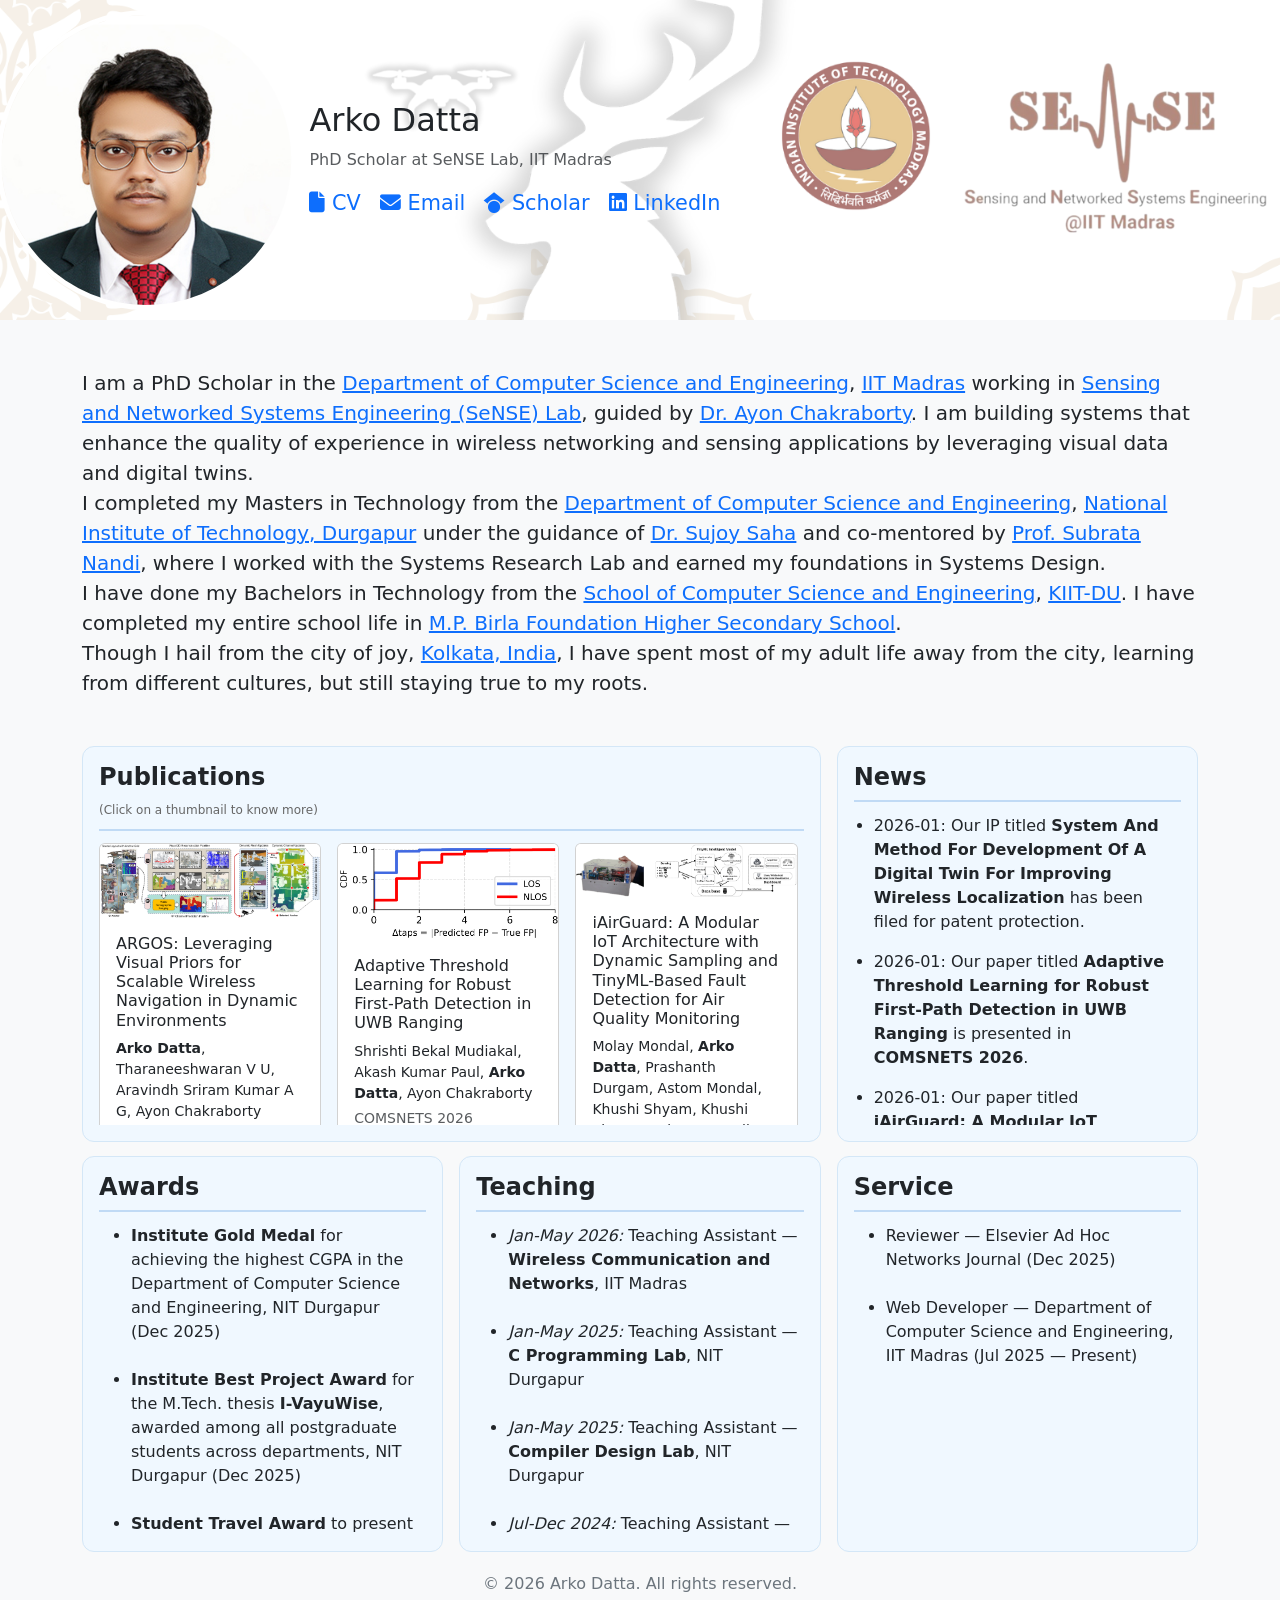
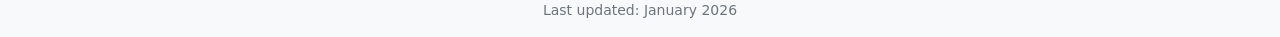
==== index.html @ 5bb465ff "First Commit" ====
<!DOCTYPE html>
<html lang="en">
<head>
  <meta charset="UTF-8" />
  <title>Arko Datta</title>
  <meta name="viewport" content="width=device-width, initial-scale=1" />

  <!-- Bootstrap 5.3 -->
  <link href="https://cdn.jsdelivr.net/npm/bootstrap@5.3.2/dist/css/bootstrap.min.css" rel="stylesheet">

  <!-- Font Awesome -->
  <link href="https://cdnjs.cloudflare.com/ajax/libs/font-awesome/6.5.1/css/all.min.css" rel="stylesheet">

  <link rel="stylesheet" href="styles.css">
</head>

<body>
  <!-- Navbar -->
  <nav class="navbar d-none navbar-expand-lg navbar-light bg-light fixed-top">
    <div class="container-fluid">
      <div class="collapse navbar-collapse" id="navbarNav">
        <ul class="navbar-nav" id="nav-items"></ul>
      </div>
    </div>
  </nav>

  <!-- Mobile bottom hamburger -->
  <button class="btn btn-primary d-lg-none d-none mobile-menu-btn"
          data-bs-toggle="collapse"
          data-bs-target="#navbarNav">
    <i class="fa-solid fa-bars"></i>
  </button>

  <!-- Dynamic page content -->
  <main id="content"></main>

  <!-- Footer -->
  <footer class="footer mt-auto py-3 bg-light">
    <div class="container text-center">
      <p class="text-muted mb-1">
        © 2026 Arko Datta. All rights reserved.
      </p>
      <p class="text-muted small mb-0">
        Last updated: January 2026
      </p>
    </div>
  </footer>

  <!-- Bootstrap JS -->
  <script src="https://cdn.jsdelivr.net/npm/bootstrap@5.3.2/dist/js/bootstrap.bundle.min.js"></script>
  <script src="scripts.js"></script>
</body>
</html>
---- styles.css ----
body {
    padding-top: 0px;
    scroll-behavior: smooth;
    background: #f8f9fa;
  }
  
  /* ================= BANNER ================= */
  
  .banner {
    width: 100%;
    height: auto;
    display: block;
  }
  
  .banner-wrapper {
    position: relative;
    width: 100%;
    overflow: hidden;
  }
  
  .banner-overlay {
    position: absolute;
    inset: 0;
    background: rgba(255, 255, 255, 0.4);
    z-index: 1;
  }
  
  .banner-content {
    position: absolute;
    inset: 0;
    display: flex;
    align-items: center;
    z-index: 2;
    transform: translateX(3%);
  }
  
  .profile-pic-banner {
    max-height: 85%;
    height: 300px;
    width: 300px;
    aspect-ratio: 1 / 1;
    border-radius: 50%;
    object-fit: cover;
    border: 5px solid white;
    transform: translateX(-40%);
  }
  
  /* ================= CONTENT LAYOUT ================= */
  
  .content {
    height: 90vh;
    display: flex;
    flex-direction: column;
    gap: 30px;
    padding-bottom: 20px;
  }
  
  /* Each row takes equal height minus gap */
  .content-row {
    flex: 1;
    min-height: 0;
  }
  
  /* Make sure columns stretch to full height */
  .content-row > [class*="col-"] {
    height: 100%;
  }
  
  /* ================= SECTION CARD ================= */
  
  .section-card {
    background: aliceblue;
    border: 1px solid #d4e7f7;
    border-radius: 12px;
    padding: 16px;
    height: 100%;
    display: flex;
    flex-direction: column;
  }
  
  /* Header NEVER scrolls */
  .section-header {
    flex-shrink: 0;
    margin: 0 0 12px 0;
    padding-bottom: 8px;
    border-bottom: 2px solid #c0daf5;
    font-weight: 600;
  }
  
  .section-header small {
    font-size: 0.75rem;
    font-weight: normal;
    color: #666;
  }
  
  /* Body DOES scroll */
  .section-body {
    flex: 1;
    overflow-y: auto;
    overflow-x: hidden;
    padding-right: 6px;
    min-height: 0;
  }
  
  /* Custom scrollbar for content areas */
  .section-body::-webkit-scrollbar {
    width: 6px;
  }
  
  .section-body::-webkit-scrollbar-track {
    background: #e8f4fc;
    border-radius: 3px;
  }
  
  .section-body::-webkit-scrollbar-thumb {
    background: #a8d0ec;
    border-radius: 3px;
  }
  
  .section-body::-webkit-scrollbar-thumb:hover {
    background: #8fc4e8;
  }
  
  /* ================= PUBLICATIONS ================= */
  
  .pub-card {
    margin-bottom: 20px;
  }
  
  .pub-card:last-child {
    margin-bottom: 0;
  }
  
  .pub-card img {
    cursor: pointer;
    max-width: 100%;
    height: auto;
    display: block;
  }
  
  /* ================= NEWS ================= */
  
  .news-box {
    background: transparent;
    padding-left: 4px;
  }
  
  #news-content,
  #news-content-mobile {
    margin: 0;
    padding-left: 20px;
  }
  
  #news-content li,
  #news-content-mobile li {
    margin-bottom: 16px;
  }
  
  #news-content li:last-child,
  #news-content-mobile li:last-child {
    margin-bottom: 0;
  }
  
  /* ================= AWARDS, TEACHING, SERVICE ================= */
  
  #awards-content p,
  #teaching-content p,
  #service-content p {
    margin-bottom: 50px;
  }
  
  #awards-content p:last-child,
  #teaching-content p:last-child,
  #service-content p:last-child {
    margin-bottom: 0;
  }
  
  /* ================= MOBILE ================= */
  
  .profile-pic {
    width: 160px;
    height: 160px;
    border-radius: 50%;
    object-fit: cover;
    border: 5px solid white;
  }
  
  .social-icons a {
    font-size: 1.3rem;
    margin-right: 14px;
    text-decoration: none;
  }
  
  /* Mobile responsiveness */
  @media (max-width: 767px) {
    .content {
      height: auto;
      padding-bottom: 0;
    }
    
    .content-row {
      height: auto;
      flex: none;
    }
    
    .content-row > [class*="col-"] {
      height: auto;
    }
    
    .section-card {
      margin-bottom: 16px;
      height: auto;
    }
    
    .section-body {
      overflow-y: visible;
      max-height: none;
    }
  }
/* ================= FOOTER ================= */

.footer {
    background: #e8f4fc;
    margin-top: 50px;
  }
  
  .footer p {
    margin: 0;
  }
  
  .footer .text-muted {
    color: #6c757d !important;
  }
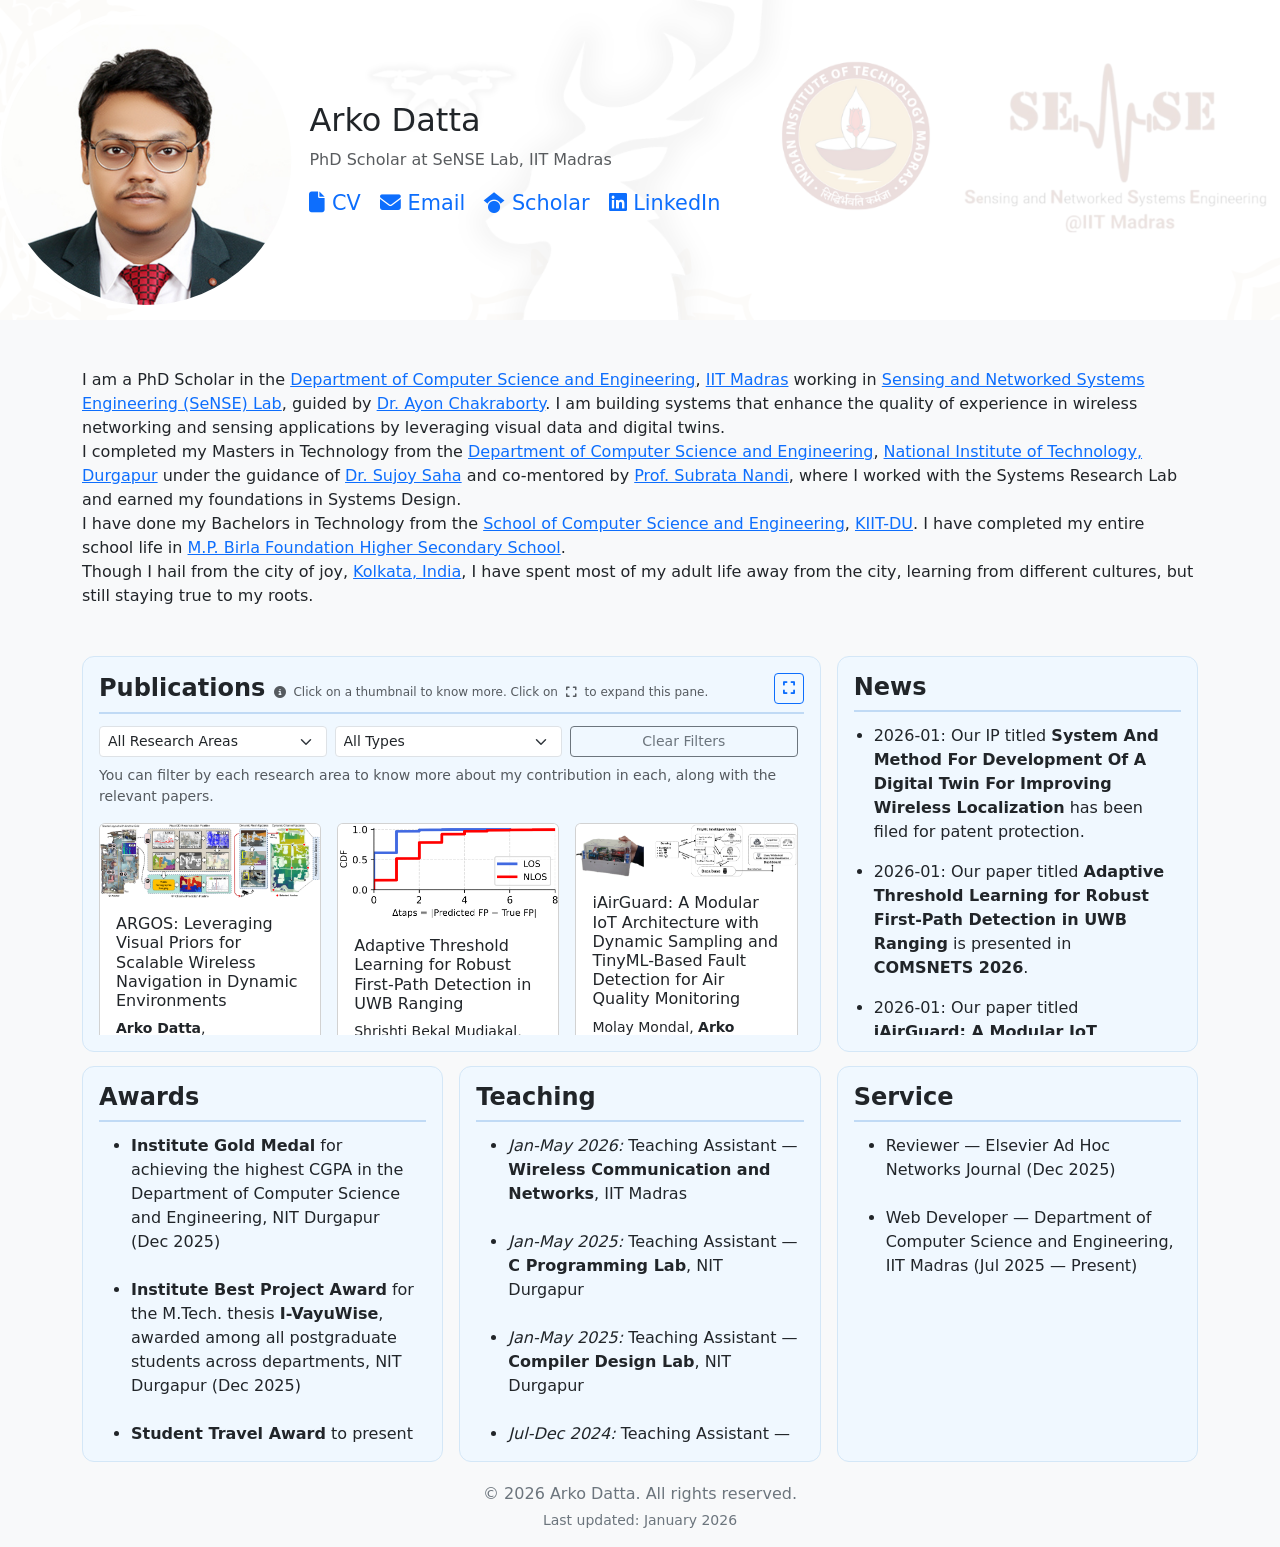
==== commit d6c298a3: "added video player support and favicon" ====
--- a/index.html
+++ b/index.html
@@ -1,9 +1,16 @@
 <!DOCTYPE html>
 <html lang="en">
+
 <head>
   <meta charset="UTF-8" />
   <title>Arko Datta</title>
   <meta name="viewport" content="width=device-width, initial-scale=1" />
+  <!-- Favicons -->
+  <link rel="icon" type="image/x-icon" href="assets/favicon/favicon.ico">
+  <link rel="icon" type="image/png" sizes="16x16" href="assets/favicon/favicon-16x16.png">
+  <link rel="icon" type="image/png" sizes="32x32" href="assets/favicon/favicon-32x32.png">
+  <link rel="apple-touch-icon" sizes="180x180" href="assets/favicon/apple-touch-icon.png">
+  <link rel="manifest" href="assets/favicon/site.webmanifest">
 
   <!-- Bootstrap 5.3 -->
   <link href="https://cdn.jsdelivr.net/npm/bootstrap@5.3.2/dist/css/bootstrap.min.css" rel="stylesheet">
@@ -13,6 +20,15 @@
 
   <link rel="stylesheet" href="styles.css">
 </head>
+<!-- Google tag (gtag.js) -->
+<script async src="https://www.googletagmanager.com/gtag/js?id=G-C77P58GG93"></script>
+<script>
+  window.dataLayer = window.dataLayer || [];
+  function gtag() { dataLayer.push(arguments); }
+  gtag('js', new Date());
+
+  gtag('config', 'G-C77P58GG93');
+</script>
 
 <body>
   <!-- Navbar -->
@@ -25,9 +41,8 @@
   </nav>
 
   <!-- Mobile bottom hamburger -->
-  <button class="btn btn-primary d-lg-none d-none mobile-menu-btn"
-          data-bs-toggle="collapse"
-          data-bs-target="#navbarNav">
+  <button class="btn btn-primary d-lg-none d-none mobile-menu-btn" data-bs-toggle="collapse"
+    data-bs-target="#navbarNav">
     <i class="fa-solid fa-bars"></i>
   </button>
 
@@ -50,4 +65,5 @@
   <script src="https://cdn.jsdelivr.net/npm/bootstrap@5.3.2/dist/js/bootstrap.bundle.min.js"></script>
   <script src="scripts.js"></script>
 </body>
+
 </html>
--- a/styles.css
+++ b/styles.css
@@ -1,233 +1,254 @@
 body {
-    padding-top: 0px;
-    scroll-behavior: smooth;
-    background: #f8f9fa;
-  }
-  
-  /* ================= BANNER ================= */
-  
-  .banner {
-    width: 100%;
-    height: auto;
-    display: block;
-  }
-  
-  .banner-wrapper {
-    position: relative;
-    width: 100%;
-    overflow: hidden;
-  }
-  
-  .banner-overlay {
-    position: absolute;
-    inset: 0;
-    background: rgba(255, 255, 255, 0.4);
-    z-index: 1;
-  }
-  
-  .banner-content {
-    position: absolute;
-    inset: 0;
-    display: flex;
-    align-items: center;
-    z-index: 2;
-    transform: translateX(3%);
-  }
-  
-  .profile-pic-banner {
-    max-height: 85%;
-    height: 300px;
-    width: 300px;
-    aspect-ratio: 1 / 1;
-    border-radius: 50%;
-    object-fit: cover;
-    border: 5px solid white;
-    transform: translateX(-40%);
-  }
-  
-  /* ================= CONTENT LAYOUT ================= */
-  
+  padding-top: 0px;
+  scroll-behavior: smooth;
+  background: #f8f9fa;
+}
+
+/* ================= BANNER ================= */
+
+.banner {
+  width: 100%;
+  height: auto;
+  display: block;
+}
+
+.banner-wrapper {
+  position: relative;
+  width: 100%;
+  overflow: hidden;
+}
+
+.banner-overlay {
+  position: absolute;
+  inset: 0;
+  background: rgba(255, 255, 255, 0.85);
+  z-index: 1;
+}
+
+.banner-content {
+  position: absolute;
+  inset: 0;
+  display: flex;
+  align-items: center;
+  z-index: 2;
+  transform: translateX(3%);
+}
+
+.profile-pic-banner {
+  max-height: 85%;
+  height: 300px;
+  width: 300px;
+  aspect-ratio: 1 / 1;
+  border-radius: 50%;
+  object-fit: cover;
+  border: 5px solid white;
+  transform: translateX(-40%);
+}
+
+/* ================= CONTENT LAYOUT ================= */
+
+.content {
+  height: 90vh;
+  display: flex;
+  flex-direction: column;
+  gap: 30px;
+  padding-bottom: 20px;
+}
+
+/* Each row takes equal height minus gap */
+.content-row {
+  flex: 1;
+  min-height: 0;
+}
+
+/* Make sure columns stretch to full height */
+.content-row>[class*="col-"] {
+  height: 100%;
+}
+
+/* ================= SECTION CARD ================= */
+
+.section-card {
+  background: aliceblue;
+  border: 1px solid #d4e7f7;
+  border-radius: 12px;
+  padding: 16px;
+  height: 100%;
+  display: flex;
+  flex-direction: column;
+}
+
+/* Header NEVER scrolls */
+.section-header {
+  flex-shrink: 0;
+  margin: 0 0 12px 0;
+  padding-bottom: 8px;
+  border-bottom: 2px solid #c0daf5;
+  font-weight: 600;
+}
+
+.section-header small {
+  font-size: 0.75rem;
+  font-weight: normal;
+  color: #666;
+}
+
+/* Body DOES scroll */
+.section-body {
+  flex: 1;
+  overflow-y: auto;
+  overflow-x: hidden;
+  padding-right: 6px;
+  min-height: 0;
+}
+
+/* Custom scrollbar for content areas */
+.section-body::-webkit-scrollbar {
+  width: 6px;
+}
+
+.section-body::-webkit-scrollbar-track {
+  background: #e8f4fc;
+  border-radius: 3px;
+}
+
+.section-body::-webkit-scrollbar-thumb {
+  background: #a8d0ec;
+  border-radius: 3px;
+}
+
+.section-body::-webkit-scrollbar-thumb:hover {
+  background: #8fc4e8;
+}
+
+/* ================= PUBLICATIONS ================= */
+
+.pub-card {
+  margin-bottom: 20px;
+}
+
+.pub-card:last-child {
+  margin-bottom: 0;
+}
+
+.pub-card img {
+  cursor: pointer;
+  max-width: 100%;
+  height: auto;
+  display: block;
+}
+
+/* ================= NEWS ================= */
+
+.news-box {
+  background: transparent;
+  padding-left: 4px;
+}
+
+#news-content,
+#news-content-mobile {
+  margin: 0;
+  padding-left: 20px;
+}
+
+#news-content li,
+#news-content-mobile li {
+  margin-bottom: 16px;
+}
+
+#news-content li:last-child,
+#news-content-mobile li:last-child {
+  margin-bottom: 0;
+}
+
+/* ================= AWARDS, TEACHING, SERVICE ================= */
+
+#awards-content p,
+#teaching-content p,
+#service-content p {
+  margin-bottom: 50px;
+}
+
+#awards-content p:last-child,
+#teaching-content p:last-child,
+#service-content p:last-child {
+  margin-bottom: 0;
+}
+
+/* ================= MOBILE ================= */
+
+.profile-pic {
+  width: 160px;
+  height: 160px;
+  border-radius: 50%;
+  object-fit: cover;
+  border: 5px solid white;
+}
+
+.social-icons a {
+  font-size: 1.3rem;
+  margin-right: 14px;
+  text-decoration: none;
+}
+
+/* Mobile responsiveness */
+@media (max-width: 767px) {
   .content {
-    height: 90vh;
-    display: flex;
-    flex-direction: column;
-    gap: 30px;
-    padding-bottom: 20px;
-  }
-  
-  /* Each row takes equal height minus gap */
+    height: auto;
+    padding-bottom: 0;
+  }
+
   .content-row {
-    flex: 1;
-    min-height: 0;
-  }
-  
-  /* Make sure columns stretch to full height */
-  .content-row > [class*="col-"] {
-    height: 100%;
-  }
-  
-  /* ================= SECTION CARD ================= */
-  
+    height: auto;
+    flex: none;
+  }
+
+  .content-row>[class*="col-"] {
+    height: auto;
+  }
+
   .section-card {
-    background: aliceblue;
-    border: 1px solid #d4e7f7;
-    border-radius: 12px;
-    padding: 16px;
-    height: 100%;
-    display: flex;
-    flex-direction: column;
-  }
-  
-  /* Header NEVER scrolls */
-  .section-header {
-    flex-shrink: 0;
-    margin: 0 0 12px 0;
-    padding-bottom: 8px;
-    border-bottom: 2px solid #c0daf5;
-    font-weight: 600;
-  }
-  
-  .section-header small {
-    font-size: 0.75rem;
-    font-weight: normal;
-    color: #666;
-  }
-  
-  /* Body DOES scroll */
+    margin-bottom: 16px;
+    height: auto;
+  }
+
   .section-body {
-    flex: 1;
-    overflow-y: auto;
-    overflow-x: hidden;
-    padding-right: 6px;
-    min-height: 0;
-  }
-  
-  /* Custom scrollbar for content areas */
-  .section-body::-webkit-scrollbar {
-    width: 6px;
-  }
-  
-  .section-body::-webkit-scrollbar-track {
-    background: #e8f4fc;
-    border-radius: 3px;
-  }
-  
-  .section-body::-webkit-scrollbar-thumb {
-    background: #a8d0ec;
-    border-radius: 3px;
-  }
-  
-  .section-body::-webkit-scrollbar-thumb:hover {
-    background: #8fc4e8;
-  }
-  
-  /* ================= PUBLICATIONS ================= */
-  
-  .pub-card {
-    margin-bottom: 20px;
-  }
-  
-  .pub-card:last-child {
-    margin-bottom: 0;
-  }
-  
-  .pub-card img {
-    cursor: pointer;
-    max-width: 100%;
-    height: auto;
-    display: block;
-  }
-  
-  /* ================= NEWS ================= */
-  
-  .news-box {
-    background: transparent;
-    padding-left: 4px;
-  }
-  
-  #news-content,
-  #news-content-mobile {
-    margin: 0;
-    padding-left: 20px;
-  }
-  
-  #news-content li,
-  #news-content-mobile li {
-    margin-bottom: 16px;
-  }
-  
-  #news-content li:last-child,
-  #news-content-mobile li:last-child {
-    margin-bottom: 0;
-  }
-  
-  /* ================= AWARDS, TEACHING, SERVICE ================= */
-  
-  #awards-content p,
-  #teaching-content p,
-  #service-content p {
-    margin-bottom: 50px;
-  }
-  
-  #awards-content p:last-child,
-  #teaching-content p:last-child,
-  #service-content p:last-child {
-    margin-bottom: 0;
-  }
-  
-  /* ================= MOBILE ================= */
-  
-  .profile-pic {
-    width: 160px;
-    height: 160px;
-    border-radius: 50%;
-    object-fit: cover;
-    border: 5px solid white;
-  }
-  
-  .social-icons a {
-    font-size: 1.3rem;
-    margin-right: 14px;
-    text-decoration: none;
-  }
-  
-  /* Mobile responsiveness */
-  @media (max-width: 767px) {
-    .content {
-      height: auto;
-      padding-bottom: 0;
+    overflow-y: visible;
+    max-height: none;
+  }
+}
+
+/* ================= FOOTER ================= */
+
+.footer {
+  background: #e8f4fc;
+  margin-top: 50px;
+}
+
+.footer p {
+  margin: 0;
+}
+
+.footer .text-muted {
+  color: #6c757d !important;
+}
+
+/* Sticky tabs for mobile */
+@media (max-width: 767.98px) {
+    .nav-tabs {
+        position: sticky;
+        top: 0;
+        z-index: 1020;
+        background-color: #f8f9fa;
+        padding-top: 0.5rem;
+        padding-bottom: 0.5rem;
+        box-shadow: 0 2px 4px rgba(0,0,0,0.1);
     }
     
-    .content-row {
-      height: auto;
-      flex: none;
+    /* Ensure tab content scrolls below sticky tabs */
+    .tab-content {
+        position: relative;
+        z-index: 1;
     }
-    
-    .content-row > [class*="col-"] {
-      height: auto;
-    }
-    
-    .section-card {
-      margin-bottom: 16px;
-      height: auto;
-    }
-    
-    .section-body {
-      overflow-y: visible;
-      max-height: none;
-    }
-  }
-/* ================= FOOTER ================= */
-
-.footer {
-    background: #e8f4fc;
-    margin-top: 50px;
-  }
-  
-  .footer p {
-    margin: 0;
-  }
-  
-  .footer .text-muted {
-    color: #6c757d !important;
-  }+}
+
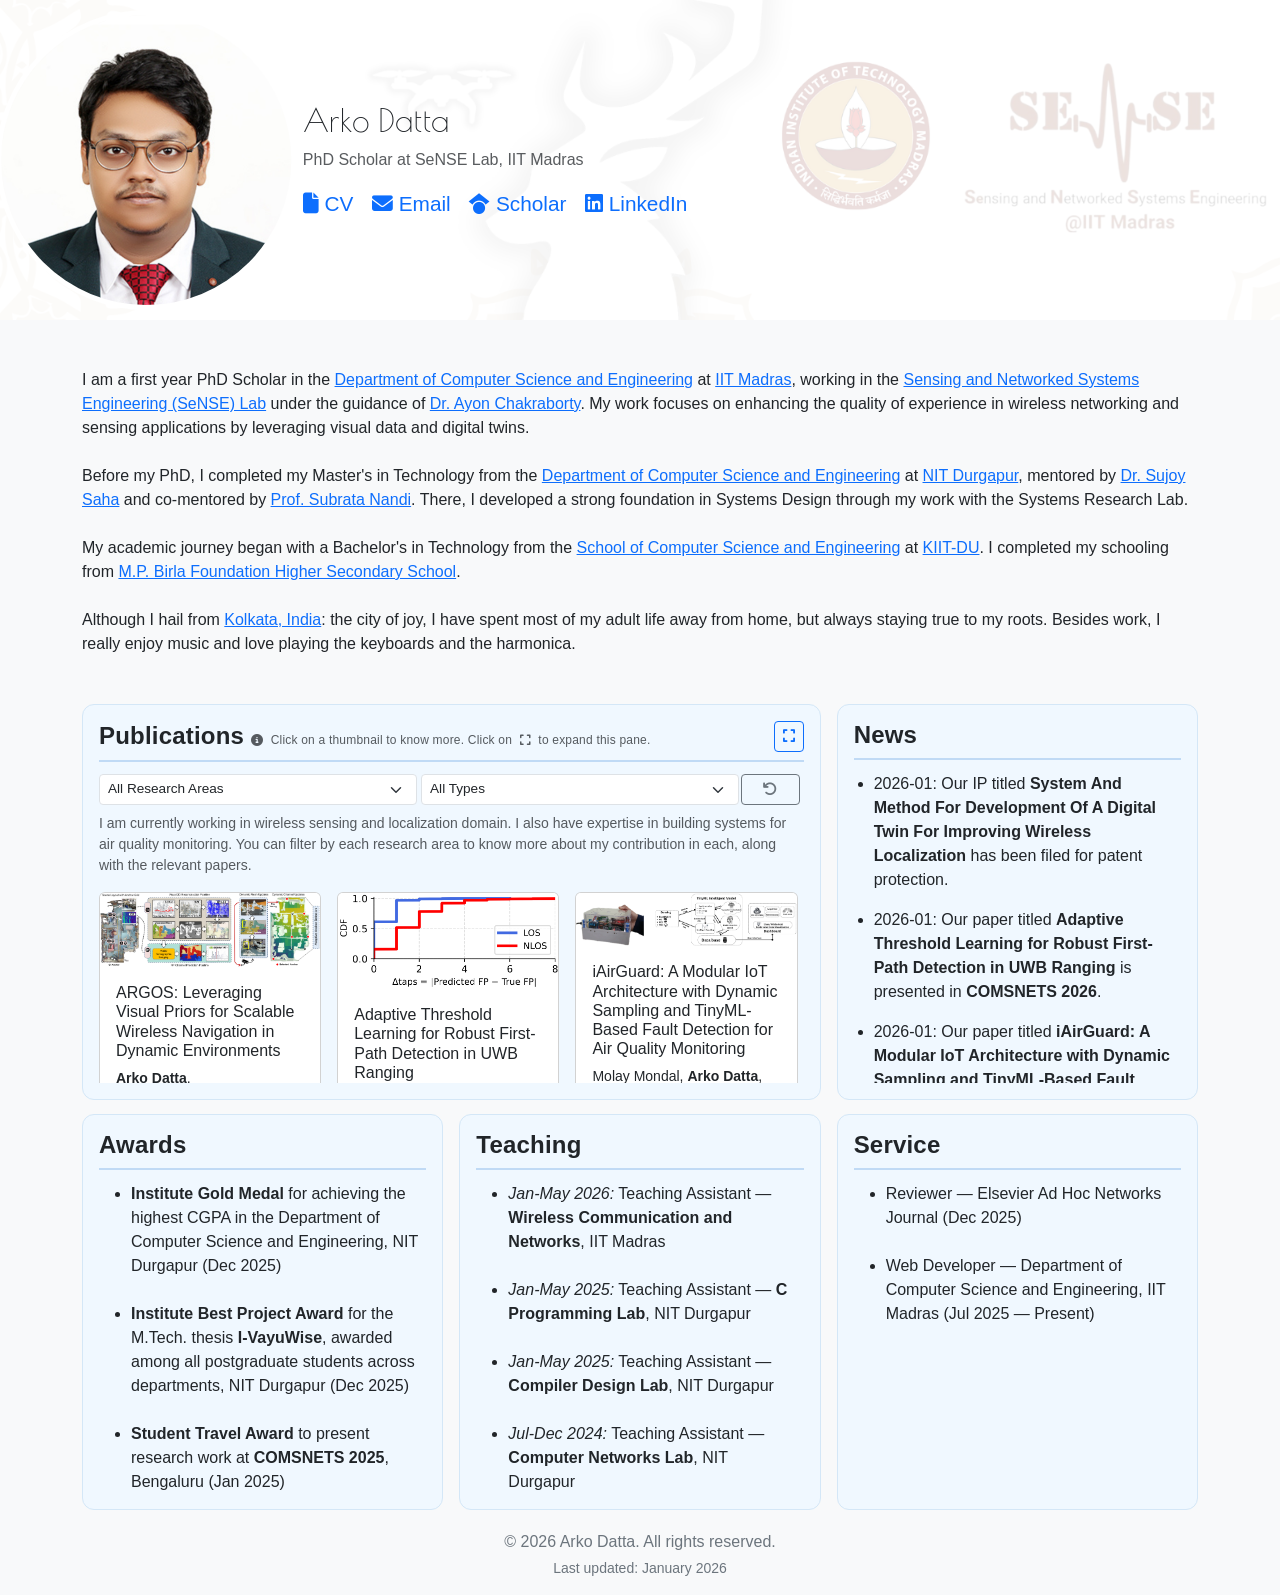
==== commit f47d5723: "added fonts" ====
--- a/index.html
+++ b/index.html
@@ -17,7 +17,9 @@
 
   <!-- Font Awesome -->
   <link href="https://cdnjs.cloudflare.com/ajax/libs/font-awesome/6.5.1/css/all.min.css" rel="stylesheet">
-
+  <link rel="preconnect" href="https://fonts.googleapis.com">
+  <link rel="preconnect" href="https://fonts.gstatic.com" crossorigin>
+  <link href="https://fonts.googleapis.com/css2?family=Outfit:wght@300;400;500;600;700;800&family=Nunito:wght@400;500;600;700&family=Poiret+One&display=swap" rel="stylesheet">  
   <link rel="stylesheet" href="styles.css">
 </head>
 <!-- Google tag (gtag.js) -->
--- a/styles.css
+++ b/styles.css
@@ -1,10 +1,24 @@
+/* ===================================================== */
+/* ================= GLOBAL RESET ====================== */
+/* ===================================================== */
+
 body {
   padding-top: 0px;
   scroll-behavior: smooth;
   background: #f8f9fa;
-}
-
-/* ================= BANNER ================= */
+
+  font-family: "Nunito Sans", sans-serif;
+  font-optical-sizing: auto;
+  font-weight: 400;
+  font-style: normal;
+  font-variation-settings:
+    "wdth" 100,
+    "YTLC" 500;
+}
+
+/* ===================================================== */
+/* ================= BANNER ============================ */
+/* ===================================================== */
 
 .banner {
   width: 100%;
@@ -45,7 +59,9 @@
   transform: translateX(-40%);
 }
 
-/* ================= CONTENT LAYOUT ================= */
+/* ===================================================== */
+/* ================= CONTENT LAYOUT ==================== */
+/* ===================================================== */
 
 .content {
   height: 90vh;
@@ -55,18 +71,18 @@
   padding-bottom: 20px;
 }
 
-/* Each row takes equal height minus gap */
 .content-row {
   flex: 1;
   min-height: 0;
 }
 
-/* Make sure columns stretch to full height */
-.content-row>[class*="col-"] {
+.content-row > [class*="col-"] {
   height: 100%;
 }
 
-/* ================= SECTION CARD ================= */
+/* ===================================================== */
+/* ================= SECTION CARD ====================== */
+/* ===================================================== */
 
 .section-card {
   background: aliceblue;
@@ -78,22 +94,23 @@
   flex-direction: column;
 }
 
-/* Header NEVER scrolls */
 .section-header {
   flex-shrink: 0;
   margin: 0 0 12px 0;
   padding-bottom: 8px;
   border-bottom: 2px solid #c0daf5;
+
+  font-family: "Nunito Sans", sans-serif;
   font-weight: 600;
+  letter-spacing: 0.2px;
 }
 
 .section-header small {
   font-size: 0.75rem;
-  font-weight: normal;
+  font-weight: 400;
   color: #666;
 }
 
-/* Body DOES scroll */
 .section-body {
   flex: 1;
   overflow-y: auto;
@@ -102,7 +119,7 @@
   min-height: 0;
 }
 
-/* Custom scrollbar for content areas */
+/* Scrollbars */
 .section-body::-webkit-scrollbar {
   width: 6px;
 }
@@ -121,7 +138,9 @@
   background: #8fc4e8;
 }
 
-/* ================= PUBLICATIONS ================= */
+/* ===================================================== */
+/* ================= PUBLICATIONS ====================== */
+/* ===================================================== */
 
 .pub-card {
   margin-bottom: 20px;
@@ -138,7 +157,9 @@
   display: block;
 }
 
-/* ================= NEWS ================= */
+/* ===================================================== */
+/* ================= NEWS ============================== */
+/* ===================================================== */
 
 .news-box {
   background: transparent;
@@ -161,7 +182,9 @@
   margin-bottom: 0;
 }
 
-/* ================= AWARDS, TEACHING, SERVICE ================= */
+/* ===================================================== */
+/* ================= AWARDS / TEACHING / SERVICE ======= */
+/* ===================================================== */
 
 #awards-content p,
 #teaching-content p,
@@ -175,7 +198,9 @@
   margin-bottom: 0;
 }
 
-/* ================= MOBILE ================= */
+/* ===================================================== */
+/* ================= MOBILE ============================ */
+/* ===================================================== */
 
 .profile-pic {
   width: 160px;
@@ -189,6 +214,9 @@
   font-size: 1.3rem;
   margin-right: 14px;
   text-decoration: none;
+
+  font-family: "Nunito Sans", sans-serif;
+  font-weight: 500;
 }
 
 /* Mobile responsiveness */
@@ -203,7 +231,7 @@
     flex: none;
   }
 
-  .content-row>[class*="col-"] {
+  .content-row > [class*="col-"] {
     height: auto;
   }
 
@@ -218,7 +246,9 @@
   }
 }
 
-/* ================= FOOTER ================= */
+/* ===================================================== */
+/* ================= FOOTER ============================ */
+/* ===================================================== */
 
 .footer {
   background: #e8f4fc;
@@ -233,22 +263,147 @@
   color: #6c757d !important;
 }
 
-/* Sticky tabs for mobile */
+/* Sticky tabs */
 @media (max-width: 767.98px) {
-    .nav-tabs {
-        position: sticky;
-        top: 0;
-        z-index: 1020;
-        background-color: #f8f9fa;
-        padding-top: 0.5rem;
-        padding-bottom: 0.5rem;
-        box-shadow: 0 2px 4px rgba(0,0,0,0.1);
-    }
-    
-    /* Ensure tab content scrolls below sticky tabs */
-    .tab-content {
-        position: relative;
-        z-index: 1;
-    }
-}
-
+  .nav-tabs {
+    position: sticky;
+    top: 0;
+    z-index: 1020;
+    background-color: #f8f9fa;
+    padding-top: 0.5rem;
+    padding-bottom: 0.5rem;
+    box-shadow: 0 2px 4px rgba(0, 0, 0, 0.1);
+  }
+
+  .tab-content {
+    position: relative;
+    z-index: 1;
+  }
+}
+
+/* ===================================================== */
+/* ================= FILTERS =========================== */
+/* ===================================================== */
+
+.row.g-1.align-items-center .col-11 {
+  flex: 0 0 91.666667%;
+  max-width: 91.666667%;
+}
+
+.row.g-1.align-items-center .col-1 {
+  flex: 0 0 8.333333%;
+  max-width: 8.333333%;
+  min-width: 35px;
+}
+
+#filter-vertical,
+#filter-type,
+#clear-filters,
+#modal-filter-vertical,
+#modal-filter-type,
+#modal-clear-filters,
+button,
+select,
+.nav-tabs .nav-link {
+  font-family: "Nunito Sans", sans-serif;
+  font-weight: 500;
+}
+
+#filter-vertical,
+#filter-type,
+#clear-filters {
+  height: 31px;
+  font-size: 0.85rem;
+}
+
+#modal-filter-vertical,
+#modal-filter-type,
+#modal-clear-filters {
+  height: 38px;
+}
+
+.btn i.fa-undo {
+  font-size: 0.9rem;
+}
+
+/* Mobile-only filter tweaks */
+@media (max-width: 767.98px) {
+  .filter-vertical,
+  .filter-type {
+    background-image: none !important;
+    padding-right: 6px !important;
+    appearance: none;
+    -webkit-appearance: none;
+    -moz-appearance: none;
+  }
+
+  #modal-filter-vertical,
+  #modal-filter-type {
+    background-image: none !important;
+    padding-right: 6px !important;
+    appearance: none;
+    -webkit-appearance: none;
+  }
+}
+
+/* ===================================================== */
+/* ================= SCROLL TO TOP ===================== */
+/* ===================================================== */
+
+@media (max-width: 767.98px) {
+  #pubs-scroll-top {
+    position: fixed;
+    bottom: 1rem;
+    right: 1rem;
+    z-index: 1050;
+    border-radius: 50%;
+    width: 42px;
+    height: 42px;
+    display: none;
+    align-items: center;
+    justify-content: center;
+    box-shadow: 0 4px 10px rgba(0,0,0,0.25);
+  }
+
+  .tab-pane:not(.active) #pubs-scroll-top {
+    display: none !important;
+  }
+}
+
+/* ===================================================== */
+/* ================= FADE TRANSITIONS ================= */
+/* ===================================================== */
+
+#publications-content,
+#publications-content-mobile {
+  transition: opacity 180ms ease;
+}
+
+.pub-fade-out { opacity: 0; }
+.pub-fade-in  { opacity: 1; }
+
+#vertical-description,
+.vertical-description {
+  transition: opacity 180ms ease;
+}
+
+.desc-fade-out { opacity: 0; }
+.desc-fade-in  { opacity: 1; }
+
+/* ===================================================== */
+/* ================= SPECIAL TYPOGRAPHY ================ */
+/* ===================================================== */
+
+/* Name ONLY */
+.banner-content h2,
+.container.d-md-none h2 {
+  font-family: "Poiret One", sans-serif;
+  font-weight: 400;
+  letter-spacing: 0.6px;
+}
+
+/* Modal titles */
+.modal-title {
+  font-family: "Outfit", sans-serif;
+  font-weight: 600;
+}
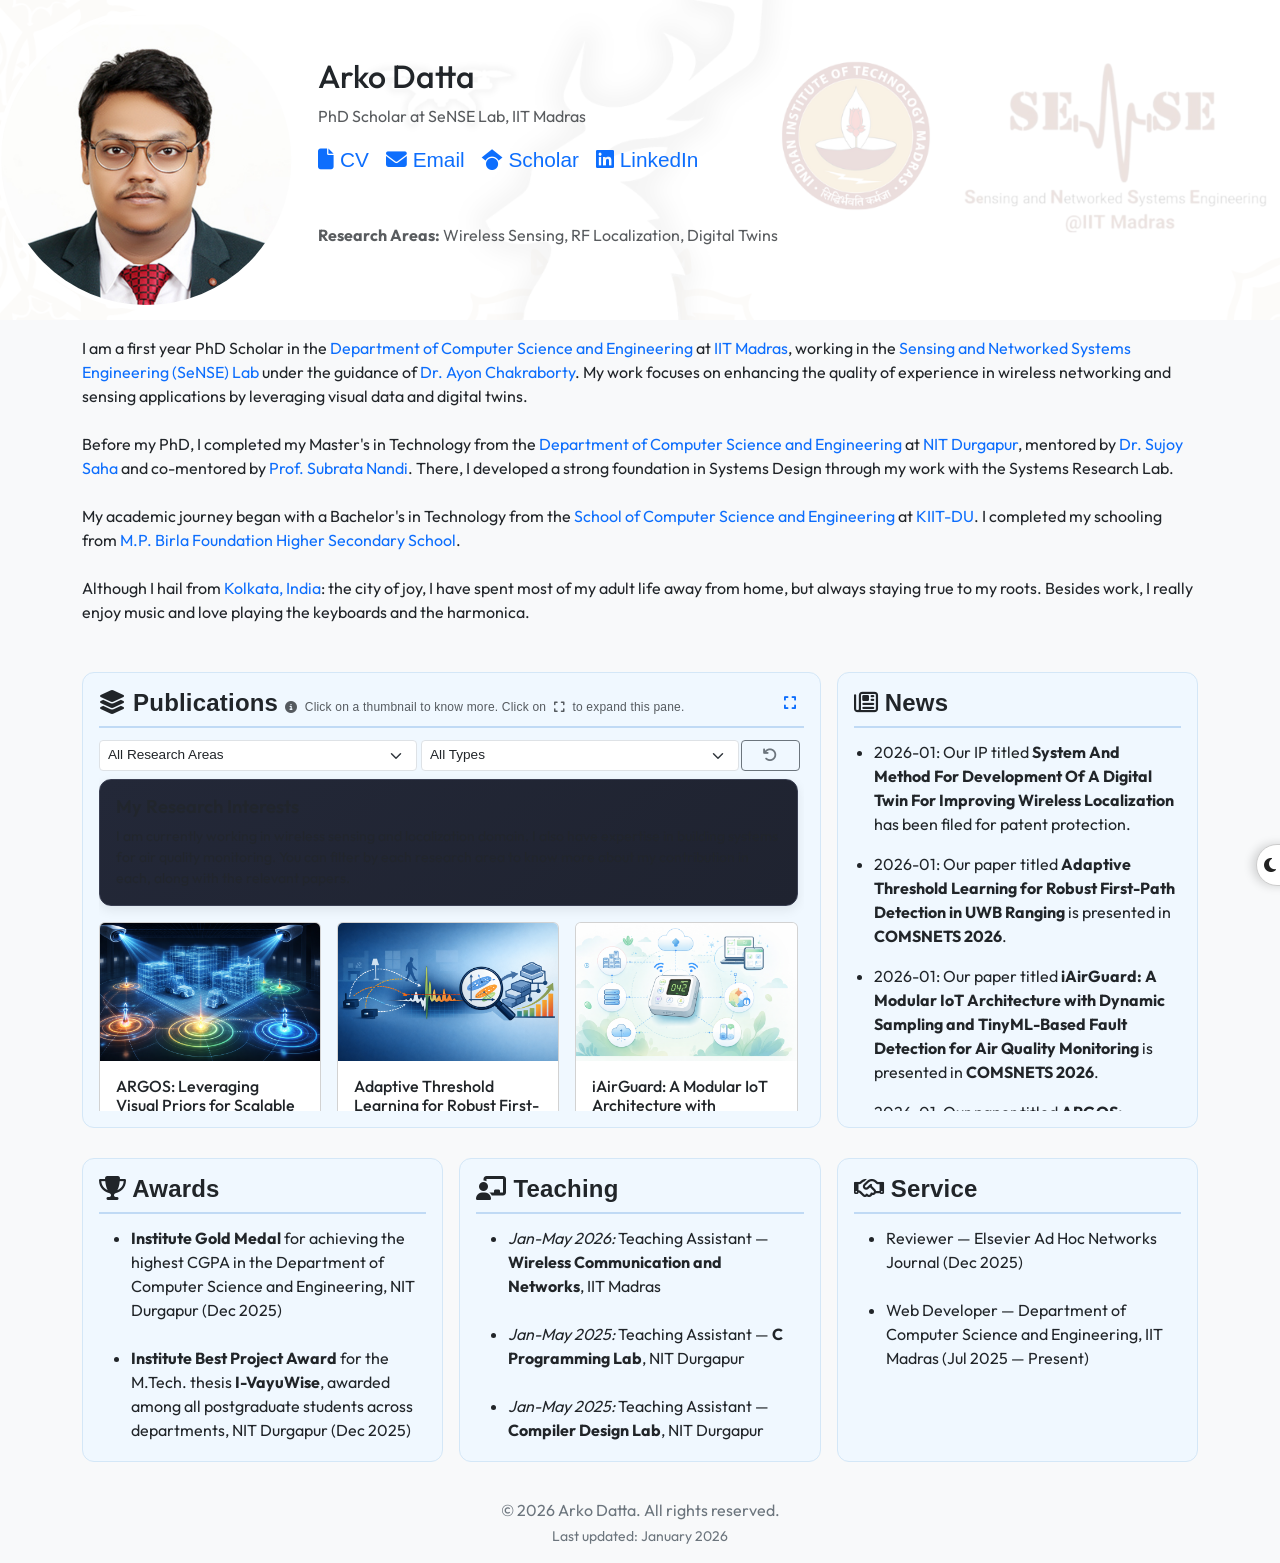
==== commit 464421dd: "Added Enhanced SEO" ====
--- a/index.html
+++ b/index.html
@@ -2,9 +2,36 @@
 <html lang="en">
 
 <head>
+  <!-- Basic -->
   <meta charset="UTF-8" />
-  <title>Arko Datta</title>
+  <title>Arko Datta | PhD Scholar, SeNSE Lab, IIT Madras</title>
   <meta name="viewport" content="width=device-width, initial-scale=1" />
+  <meta http-equiv="content-language" content="en">
+
+  <!-- Description -->
+  <meta name="description"
+    content="Academic homepage of Arko Datta, PhD Scholar at the SeNSE Lab, Department of Computer Science and Engineering, IIT Madras. Research in wireless sensing, RF localization, and digital twins.">
+
+  <!-- Canonical -->
+  <link rel="canonical" href="https://cse.iitm.ac.in/~cs25d002/">
+
+  <!-- Robots -->
+  <meta name="robots" content="index, follow">
+
+  <!-- Open Graph -->
+  <meta property="og:type" content="website">
+  <meta property="og:title" content="Arko Datta | PhD Scholar, IIT Madras">
+  <meta property="og:description"
+    content="Research in wireless sensing, RF localization, and digital twins at IIT Madras.">
+  <meta property="og:url" content="https://cse.iitm.ac.in/~cs25d002/">
+  <meta property="og:image" content="https://cse.iitm.ac.in/~cs25d002/assets/thumbnail.png">
+
+  <!-- Twitter / X -->
+  <meta name="twitter:card" content="summary">
+  <meta name="twitter:title" content="Arko Datta | PhD Scholar, IIT Madras">
+  <meta name="twitter:description" content="Wireless sensing, RF localization, and digital twins research.">
+  <meta name="twitter:image" content="https://cse.iitm.ac.in/~cs25d002/assets/thumbnail.png">
+
   <!-- Favicons -->
   <link rel="icon" type="image/x-icon" href="assets/favicon/favicon.ico">
   <link rel="icon" type="image/png" sizes="16x16" href="assets/favicon/favicon-16x16.png">
@@ -12,16 +39,45 @@
   <link rel="apple-touch-icon" sizes="180x180" href="assets/favicon/apple-touch-icon.png">
   <link rel="manifest" href="assets/favicon/site.webmanifest">
 
-  <!-- Bootstrap 5.3 -->
+  <!-- CSS -->
   <link href="https://cdn.jsdelivr.net/npm/bootstrap@5.3.2/dist/css/bootstrap.min.css" rel="stylesheet">
-
-  <!-- Font Awesome -->
   <link href="https://cdnjs.cloudflare.com/ajax/libs/font-awesome/6.5.1/css/all.min.css" rel="stylesheet">
+
+  <!-- Fonts -->
   <link rel="preconnect" href="https://fonts.googleapis.com">
   <link rel="preconnect" href="https://fonts.gstatic.com" crossorigin>
-  <link href="https://fonts.googleapis.com/css2?family=Outfit:wght@300;400;500;600;700;800&family=Nunito:wght@400;500;600;700&family=Poiret+One&display=swap" rel="stylesheet">  
+  <link
+    href="https://fonts.googleapis.com/css2?family=Outfit:wght@300;400;500;600;700;800&family=Nunito:wght@400;500;600;700&family=Poiret+One&display=swap"
+    rel="stylesheet">
+
+  <!-- Site CSS -->
   <link rel="stylesheet" href="styles.css">
+
+  <!-- Person Schema -->
+  <script type="application/ld+json">
+  {
+    "@context": "https://schema.org",
+    "@type": "Person",
+    "name": "Arko Datta",
+    "url": "https://cse.iitm.ac.in/~cs25d002/",
+    "jobTitle": "PhD Scholar",
+    "affiliation": {
+      "@type": "Organization",
+      "name": "Indian Institute of Technology Madras"
+    },
+    "knowsAbout": [
+      "Wireless Sensing",
+      "RF Localization",
+      "Digital Twins"
+    ],
+    "sameAs": [
+      "https://scholar.google.com/citations?user=R0aOQfQAAAAJ",
+      "https://www.linkedin.com/in/arkosense/"
+    ]
+  }
+  </script>
 </head>
+
 <!-- Google tag (gtag.js) -->
 <script async src="https://www.googletagmanager.com/gtag/js?id=G-C77P58GG93"></script>
 <script>
@@ -49,7 +105,241 @@
   </button>
 
   <!-- Dynamic page content -->
-  <main id="content"></main>
+  <main id="content">
+    <!DOCTYPE html>
+    <html lang="en">
+
+    <head>
+      <meta charset="UTF-8" />
+      <title>Arko Datta</title>
+      <meta name="viewport" content="width=device-width, initial-scale=1" />
+
+      <meta name="description"
+        content="Academic homepage of Arko Datta, PhD Scholar at IIT Madras. Research in wireless sensing, RF localization, and digital twins.">
+
+      <!-- Bootstrap -->
+      <link href="https://cdn.jsdelivr.net/npm/bootstrap@5.3.2/dist/css/bootstrap.min.css" rel="stylesheet">
+
+      <!-- Font Awesome -->
+      <link href="https://cdnjs.cloudflare.com/ajax/libs/font-awesome/6.5.1/css/all.min.css" rel="stylesheet">
+
+      <!-- Your CSS -->
+      <link rel="stylesheet" href="styles.css">
+    </head>
+
+    <body>
+
+      <main id="content">
+
+        <!-- ================= DESKTOP BANNER ================= -->
+        <div class="banner-wrapper d-none d-md-block">
+          <img src="assets/banner.png" class="banner" alt="Banner">
+          <div class="banner-overlay"></div>
+
+          <div class="banner-content container">
+            <div class="row align-items-center">
+              <div class="col-md-3 text-center">
+                <img src="assets/thumbnail.png" class="profile-pic-banner" alt="Profile">
+              </div>
+              <div class="col-md-9">
+                <h2>Arko Datta</h2>
+                <p class="text-muted">PhD Scholar at SeNSE Lab, IIT Madras</p>
+                <div class="social-icons">
+                  <a href="assets/resume.pdf"><i class="fa-solid fa-file"></i> CV</a>
+                  <a href="mailto:arko@cse.iitm.ac.in"><i class="fa-solid fa-envelope"></i> Email</a>
+                  <a href="https://scholar.google.com/citations?user=R0aOQfQAAAAJ&hl=en"><i
+                      class="fa-brands fa-google-scholar"></i> Scholar</a>
+                  <a href="https://www.linkedin.com/in/arkosense/?originalSubdomain=in"><i
+                      class="fa-brands fa-linkedin"></i> LinkedIn</a>
+                </div>
+                <p class="text-muted"><br><br><b>Research Areas: </b>Wireless Sensing, RF Localization, Digital Twins
+                </p>
+              </div>
+            </div>
+          </div>
+        </div>
+
+        <!-- ================= MOBILE HEADER ================= -->
+        <img src="assets/banner.png" class="banner d-md-none" alt="Banner">
+
+        <div class="container d-md-none text-center">
+          <img src="assets/thumbnail.png" class="profile-pic mt-3" alt="Profile">
+          <h2 class="mt-3">Arko Datta</h2>
+          <p class="text-muted">PhD Scholar at SeNSE Lab, IIT Madras</p>
+
+          <!-- ✅ MOBILE ACTION BUTTONS (ICON ONLY) -->
+          <div class="d-flex justify-content-center gap-4 social-icons mt-3">
+            <a href="assets/resume.pdf" aria-label="CV">
+              <i class="fa-solid fa-file"></i>
+            </a>
+            <a href="mailto:arko@cse.iitm.ac.in" aria-label="Email">
+              <i class="fa-solid fa-envelope"></i>
+            </a>
+            <a href="https://scholar.google.com/citations?user=R0aOQfQAAAAJ&hl=en" aria-label="Google Scholar">
+              <i class="fa-brands fa-google-scholar"></i>
+            </a>
+            <a href="https://www.linkedin.com/in/arkosense/?originalSubdomain=in" aria-label="LinkedIn">
+              <i class="fa-brands fa-linkedin"></i>
+            </a>
+          </div>
+          <p class="text-muted"><br><b>Research Areas: </b>Wireless Sensing, RF Localization, Digital Twins</p>
+        </div>
+
+        <!-- ================= BIO ================= -->
+        <div class="container mb-4 mt-3">
+          <p class="mb-5 mt-3">
+            I am a first year PhD Scholar in the <a href="https://www.cse.iitm.ac.in/">Department of Computer Science
+              and Engineering</a> at <a href="https://www.iitm.ac.in/">IIT Madras</a>, working in the <a
+              href="https://www.cse.iitm.ac.in/~sense/">Sensing and Networked Systems Engineering (SeNSE) Lab</a> under
+            the guidance of <a href="https://www.cse.iitm.ac.in/~ayon/">Dr. Ayon Chakraborty</a>. My work focuses on
+            enhancing the quality of experience in wireless networking and sensing applications by leveraging visual
+            data and digital twins.<br><br>Before my PhD, I completed my Master's in Technology from the <a
+              href="https://nitdgp.ac.in/department/computer-science-engineering">Department of Computer Science and
+              Engineering</a> at <a href="https://nitdgp.ac.in/">NIT Durgapur</a>, mentored by <a
+              href="https://nitdgp.ac.in/department/computer-science-engineering/faculty-1/sujoy-saha-1">Dr. Sujoy
+              Saha</a> and co-mentored by <a
+              href="https://nitdgp.ac.in/department/computer-science-engineering/faculty-1/subrata-nandi">Prof. Subrata
+              Nandi</a>. There, I developed a strong foundation in Systems Design through my work with the Systems
+            Research Lab.<br><br>My academic journey began with a Bachelor's in Technology from the <a
+              href="https://kiit.ac.in/">School of Computer Science and Engineering</a> at <a
+              href="https://kiit.ac.in/">KIIT-DU</a>. I completed my schooling from <a
+              href="https://www.mpbfhsschool.com/">M.P. Birla Foundation Higher Secondary School</a>.<br><br>Although I
+            hail from <a href="https://en.wikipedia.org/wiki/Kolkata">Kolkata, India</a>: the city of joy, I have spent
+            most of my adult life away from home, but always staying true to my roots. Besides work, I really enjoy
+            music and love playing the keyboards and the harmonica.
+            <br>
+          </p>
+        </div>
+        <!-- ================= DESKTOP CONTENT ================= -->
+        <div class="container d-none d-md-grid">
+
+          <!-- ROW 1 -->
+          <div class="row g-3">
+
+            <!-- PUBLICATIONS -->
+            <div class="col-md-8">
+              <div class="section-card">
+                <h4 class="section-header">
+                  <i class="fa-solid fa-layer-group"></i> Publications
+                </h4>
+
+                <div class="section-body">
+                  <p class="text-muted">
+                    Selected peer-reviewed publications in wireless sensing and localization.
+                  </p>
+
+                  <div class="row row-cols-1 row-cols-md-3 g-3">
+                    <div class="col">
+                      <div class="card h-100">
+                        <div class="card-body">Publication</div>
+                      </div>
+                    </div>
+                    <div class="col">
+                      <div class="card h-100">
+                        <div class="card-body">Publication</div>
+                      </div>
+                    </div>
+                    <div class="col">
+                      <div class="card h-100">
+                        <div class="card-body">Publication</div>
+                      </div>
+                    </div>
+                  </div>
+                </div>
+              </div>
+            </div>
+
+            <!-- NEWS -->
+            <div class="col-md-4">
+              <div class="section-card">
+                <h4 class="section-header">
+                  <i class="fa-regular fa-newspaper"></i> News
+                </h4>
+                <div class="section-body">
+                  <ul>
+                    <li>Conference participation</li>
+                    <li>Paper acceptances</li>
+                    <li>Research updates</li>
+                  </ul>
+                </div>
+              </div>
+            </div>
+
+          </div>
+
+          <!-- ROW 2 -->
+          <div class="row g-3 mt-1">
+
+            <div class="col-md-4">
+              <div class="section-card">
+                <h4 class="section-header">
+                  <i class="fa-solid fa-trophy"></i> Awards
+                </h4>
+                <div class="section-body text-muted">
+                  Academic honors and fellowships
+                </div>
+              </div>
+            </div>
+
+            <div class="col-md-4">
+              <div class="section-card">
+                <h4 class="section-header">
+                  <i class="fa-solid fa-chalkboard-user"></i> Teaching
+                </h4>
+                <div class="section-body text-muted">
+                  Teaching assistantships and mentoring
+                </div>
+              </div>
+            </div>
+
+            <div class="col-md-4">
+              <div class="section-card">
+                <h4 class="section-header">
+                  <i class="fa-regular fa-handshake"></i> Service
+                </h4>
+                <div class="section-body text-muted">
+                  Academic and professional service
+                </div>
+              </div>
+            </div>
+
+          </div>
+        </div>
+
+        <!-- ================= MOBILE TABS ================= -->
+        <div class="container d-md-none mt-4">
+
+          <ul class="nav nav-tabs">
+            <li class="nav-item">
+              <button class="nav-link active">Publications</button>
+            </li>
+            <li class="nav-item">
+              <button class="nav-link">News</button>
+            </li>
+            <li class="nav-item">
+              <button class="nav-link">Awards</button>
+            </li>
+            <li class="nav-item">
+              <button class="nav-link">Teaching</button>
+            </li>
+            <li class="nav-item">
+              <button class="nav-link">Service</button>
+            </li>
+          </ul>
+
+          <div class="mt-3 text-muted">
+            Mobile academic content overview. Full content loads dynamically.
+          </div>
+
+        </div>
+
+      </main>
+
+    </body>
+
+    </html>
+
+  </main>
 
   <!-- Footer -->
   <footer class="footer mt-auto py-3 bg-light">
--- a/styles.css
+++ b/styles.css
@@ -7,14 +7,12 @@
   scroll-behavior: smooth;
   background: #f8f9fa;
 
-  font-family: "Nunito Sans", sans-serif;
+  font-family: "Outfit", sans-serif;
   font-optical-sizing: auto;
   font-weight: 400;
   font-style: normal;
-  font-variation-settings:
-    "wdth" 100,
-    "YTLC" 500;
-}
+}
+
 
 /* ===================================================== */
 /* ================= BANNER ============================ */
@@ -76,7 +74,7 @@
   min-height: 0;
 }
 
-.content-row > [class*="col-"] {
+.content-row>[class*="col-"] {
   height: 100%;
 }
 
@@ -150,12 +148,14 @@
   margin-bottom: 0;
 }
 
-.pub-card img {
+.card-img-top.pub-thumb {
+  width: 100%;
+  aspect-ratio: 16 / 10;   /* or 4 / 3 if you prefer */
+  object-fit: cover;
+  height: auto;           /* IMPORTANT: override Bootstrap */
   cursor: pointer;
-  max-width: 100%;
-  height: auto;
-  display: block;
-}
+}
+
 
 /* ===================================================== */
 /* ================= NEWS ============================== */
@@ -231,7 +231,7 @@
     flex: none;
   }
 
-  .content-row > [class*="col-"] {
+  .content-row>[class*="col-"] {
     height: auto;
   }
 
@@ -243,6 +243,17 @@
   .section-body {
     overflow-y: visible;
     max-height: none;
+  }
+
+  /* Fixed height for tab content on mobile */
+  .tab-content {
+    height: 70vh;
+    overflow-y: scroll;
+    overflow-x: hidden;
+  }
+
+  .tab-pane {
+    height: 70vh;
   }
 }
 
@@ -328,6 +339,7 @@
 
 /* Mobile-only filter tweaks */
 @media (max-width: 767.98px) {
+
   .filter-vertical,
   .filter-type {
     background-image: none !important;
@@ -353,22 +365,36 @@
 @media (max-width: 767.98px) {
   #pubs-scroll-top {
     position: fixed;
-    bottom: 1rem;
-    right: 1rem;
+    bottom: 6rem;
+    left: 50%;
+    transform: translateX(-50%);
     z-index: 1050;
     border-radius: 50%;
     width: 42px;
     height: 42px;
-    display: none;
+
+    display: flex;
     align-items: center;
     justify-content: center;
-    box-shadow: 0 4px 10px rgba(0,0,0,0.25);
+
+    box-shadow: 0 4px 10px rgba(0, 0, 0, 0.25);
+
+    opacity: 0;
+    pointer-events: none;
+    transition: opacity 300ms ease;
+  }
+
+  #pubs-scroll-top.visible {
+    opacity: 1;
+    pointer-events: auto;
   }
 
   .tab-pane:not(.active) #pubs-scroll-top {
-    display: none !important;
-  }
-}
+    opacity: 0 !important;
+    pointer-events: none !important;
+  }
+}
+
 
 /* ===================================================== */
 /* ================= FADE TRANSITIONS ================= */
@@ -379,31 +405,508 @@
   transition: opacity 180ms ease;
 }
 
-.pub-fade-out { opacity: 0; }
-.pub-fade-in  { opacity: 1; }
+.pub-fade-out {
+  opacity: 0;
+}
+
+.pub-fade-in {
+  opacity: 1;
+}
 
 #vertical-description,
 .vertical-description {
   transition: opacity 180ms ease;
 }
 
-.desc-fade-out { opacity: 0; }
-.desc-fade-in  { opacity: 1; }
-
-/* ===================================================== */
-/* ================= SPECIAL TYPOGRAPHY ================ */
-/* ===================================================== */
-
-/* Name ONLY */
-.banner-content h2,
-.container.d-md-none h2 {
-  font-family: "Poiret One", sans-serif;
-  font-weight: 400;
-  letter-spacing: 0.6px;
-}
-
-/* Modal titles */
-.modal-title {
-  font-family: "Outfit", sans-serif;
+.desc-fade-out {
+  opacity: 0;
+}
+
+.desc-fade-in {
+  opacity: 1;
+}
+
+
+/* ================= IMPROVED DARK MODE ==================== */
+
+/* Auto dark mode based on system preference */
+@media (prefers-color-scheme: dark) {
+  body:not(.light-mode) {
+    background: #1a1d29;
+    color: #e8eaf0;
+  }
+
+  body:not(.light-mode) .banner-overlay {
+    background: rgba(26, 29, 41, 0.88);
+  }
+
+  body:not(.light-mode) .section-card {
+    background: linear-gradient(145deg, #232838, #1f2330);
+    border-color: #3a3f52;
+    box-shadow: 0 2px 8px rgba(0, 0, 0, 0.3);
+  }
+
+  body:not(.light-mode) .section-header {
+    border-bottom-color: #404866;
+    color: #f5f6fa;
+  }
+
+  body:not(.light-mode) .section-header small,
+  body:not(.light-mode) .text-muted {
+    color: #a5aab8 !important;
+  }
+
+  body:not(.light-mode) .section-body::-webkit-scrollbar-track {
+    background: #252936;
+  }
+
+  body:not(.light-mode) .section-body::-webkit-scrollbar-thumb {
+    background: #4a5268;
+    border-radius: 4px;
+  }
+
+  body:not(.light-mode) .section-body::-webkit-scrollbar-thumb:hover {
+    background: #5d6786;
+  }
+
+  body:not(.light-mode) .nav-tabs {
+    background-color: #1a1d29;
+    border-bottom-color: #3a3f52;
+  }
+
+  body:not(.light-mode) .nav-tabs .nav-link {
+    color: #c5c9d6;
+    border-color: transparent;
+  }
+
+  body:not(.light-mode) .nav-tabs .nav-link:hover {
+    color: #e8eaf0;
+    background-color: #252936;
+  }
+
+  body:not(.light-mode) .nav-tabs .nav-link.active {
+    background: linear-gradient(145deg, #232838, #1f2330);
+    border-color: #3a3f52 #3a3f52 transparent;
+    color: #ffffff;
+  }
+
+  body:not(.light-mode) .modal-content {
+    background: linear-gradient(145deg, #232838, #1f2330);
+    color: #e8eaf0;
+    border-color: #3a3f52;
+  }
+
+  body:not(.light-mode) .modal-header,
+  body:not(.light-mode) .modal-footer {
+    border-color: #3a3f52;
+  }
+
+  body:not(.light-mode) .btn-outline-primary {
+    color: #7db3ff;
+    border-color: #4a7bc8;
+  }
+
+  body:not(.light-mode) .btn-outline-primary:hover {
+    background-color: #4a7bc8;
+    color: #ffffff;
+    border-color: #4a7bc8;
+  }
+
+  body:not(.light-mode) .btn-outline-secondary {
+    color: #c5c9d6;
+    border-color: #4a5268;
+  }
+
+  body:not(.light-mode) .btn-outline-secondary:hover {
+    background-color: #4a5268;
+    color: #ffffff;
+    border-color: #4a5268;
+  }
+
+  body:not(.light-mode) a {
+    color: #7db3ff;
+  }
+
+  body:not(.light-mode) a:hover {
+    color: #a5cfff;
+  }
+
+  body:not(.light-mode) .card {
+    background: linear-gradient(145deg, #252a3d, #212533);
+    border-color: #3a3f52;
+    color: #e8eaf0;
+    box-shadow: 0 2px 6px rgba(0, 0, 0, 0.25);
+  }
+
+  body:not(.light-mode) .card-body {
+    background: transparent;
+  }
+
+  body:not(.light-mode) .card:hover {
+    box-shadow: 0 4px 12px rgba(0, 0, 0, 0.35);
+  }
+
+  body:not(.light-mode) .footer {
+    background: #1f2330;
+    border-top: 1px solid #3a3f52;
+  }
+
+  body:not(.light-mode) .pub-card img {
+    filter: brightness(0.88) contrast(1.08);
+  }
+
+  body:not(.light-mode) .pub-card:hover img {
+    filter: brightness(1) contrast(1.12);
+  }
+
+  /* Form controls */
+  body:not(.light-mode) .form-select {
+    background-color: #252a3d;
+    border-color: #3a3f52;
+    color: #e8eaf0;
+  }
+
+  body:not(.light-mode) .form-select:focus {
+    background-color: #252a3d;
+    border-color: #5d6786;
+    color: #e8eaf0;
+    box-shadow: 0 0 0 0.2rem rgba(74, 123, 200, 0.25);
+  }
+
+  body:not(.light-mode) .form-select option {
+    background-color: #252a3d;
+    color: #e8eaf0;
+  }
+
+  body:not(.light-mode) .btn-close {
+    filter: invert(1) grayscale(100%) brightness(200%);
+  }
+
+  /* Badges */
+  body:not(.light-mode) .badge.bg-primary {
+    background-color: #4a7bc8 !important;
+  }
+
+  body:not(.light-mode) .badge.bg-secondary {
+    background-color: #4a5268 !important;
+  }
+}
+
+/* Manual dark mode override */
+body.dark-mode {
+  background: #1a1d29;
+  color: #e8eaf0;
+}
+
+body.dark-mode .banner-overlay {
+  background: rgba(26, 29, 41, 0.88);
+}
+
+body.dark-mode .section-card {
+  background: linear-gradient(145deg, #232838, #1f2330);
+  border-color: #3a3f52;
+  box-shadow: 0 2px 8px rgba(0, 0, 0, 0.3);
+}
+
+body.dark-mode .section-header {
+  border-bottom-color: #404866;
+  color: #f5f6fa;
+}
+
+body.dark-mode .section-header small,
+body.dark-mode .text-muted {
+  color: #a5aab8 !important;
+}
+
+body.dark-mode .section-body::-webkit-scrollbar-track {
+  background: #252936;
+}
+
+body.dark-mode .section-body::-webkit-scrollbar-thumb {
+  background: #4a5268;
+  border-radius: 4px;
+}
+
+body.dark-mode .section-body::-webkit-scrollbar-thumb:hover {
+  background: #5d6786;
+}
+
+body.dark-mode .nav-tabs {
+  background-color: #1a1d29;
+  border-bottom-color: #3a3f52;
+}
+
+body.dark-mode .nav-tabs .nav-link {
+  color: #c5c9d6;
+  border-color: transparent;
+}
+
+body.dark-mode .nav-tabs .nav-link:hover {
+  color: #e8eaf0;
+  background-color: #252936;
+}
+
+body.dark-mode .nav-tabs .nav-link.active {
+  background: linear-gradient(145deg, #232838, #1f2330);
+  border-color: #3a3f52 #3a3f52 transparent;
+  color: #ffffff;
+}
+
+body.dark-mode .modal-content {
+  background: linear-gradient(145deg, #232838, #1f2330);
+  color: #e8eaf0;
+  border-color: #3a3f52;
+}
+
+body.dark-mode .modal-header,
+body.dark-mode .modal-footer {
+  border-color: #3a3f52;
+}
+
+body.dark-mode .btn-outline-primary {
+  color: #7db3ff;
+  border-color: #4a7bc8;
+}
+
+body.dark-mode .btn-outline-primary:hover {
+  background-color: #4a7bc8;
+  color: #ffffff;
+  border-color: #4a7bc8;
+}
+
+body.dark-mode .btn-outline-secondary {
+  color: #c5c9d6;
+  border-color: #4a5268;
+}
+
+body.dark-mode .btn-outline-secondary:hover {
+  background-color: #4a5268;
+  color: #ffffff;
+  border-color: #4a5268;
+}
+
+body.dark-mode a {
+  color: #7db3ff;
+}
+
+body.dark-mode a:hover {
+  color: #a5cfff;
+}
+
+body.dark-mode .card {
+  background: linear-gradient(145deg, #252a3d, #212533);
+  border-color: #3a3f52;
+  color: #e8eaf0;
+  box-shadow: 0 2px 6px rgba(0, 0, 0, 0.25);
+}
+
+body.dark-mode .card-body {
+  background: transparent;
+}
+
+body.dark-mode .card:hover {
+  box-shadow: 0 4px 12px rgba(0, 0, 0, 0.35);
+}
+
+body.dark-mode .footer {
+  background: #1f2330;
+  border-top: 1px solid #3a3f52;
+}
+
+body.dark-mode .pub-card img {
+  filter: brightness(0.88) contrast(1.08);
+}
+
+body.dark-mode .pub-card:hover img {
+  filter: brightness(1) contrast(1.12);
+}
+
+/* Form controls */
+body.dark-mode .form-select {
+  background-color: #252a3d;
+  border-color: #3a3f52;
+  color: #e8eaf0;
+}
+
+body.dark-mode .form-select:focus {
+  background-color: #252a3d;
+  border-color: #5d6786;
+  color: #e8eaf0;
+  box-shadow: 0 0 0 0.2rem rgba(74, 123, 200, 0.25);
+}
+
+body.dark-mode .form-select option {
+  background-color: #252a3d;
+  color: #e8eaf0;
+}
+
+body.dark-mode .btn-close {
+  filter: invert(1) grayscale(100%) brightness(200%);
+}
+
+/* Badges */
+body.dark-mode .badge.bg-primary {
+  background-color: #4a7bc8 !important;
+}
+
+body.dark-mode .badge.bg-secondary {
+  background-color: #4a5268 !important;
+}
+
+/* Manual light mode override */
+body.light-mode {
+  background: #f8f9fa;
+  color: #212529;
+}
+
+body.light-mode .section-card {
+  background: aliceblue;
+  border-color: #d4e7f7;
+}
+
+body.light-mode .card {
+  background: #ffffff;
+  border-color: #dee2e6;
+}
+
+/* Footer in dark mode */
+@media (prefers-color-scheme: dark) {
+  body:not(.light-mode) .footer {
+    background: #1f2330 !important;
+    border-top: 1px solid #3a3f52;
+  }
+
+  body:not(.light-mode) .bg-light {
+    background: #1f2330 !important;
+  }
+}
+
+body.dark-mode .footer {
+  background: #1f2330 !important;
+  border-top: 1px solid #3a3f52;
+}
+
+body.dark-mode .bg-light {
+  background: #1f2330 !important;
+}
+
+/* ========== DARK MODE TOGGLE BUTTON ================== */
+
+#dark-mode-toggle {
+  position: fixed;
+  bottom: 14px;
+
+  /* push half out of screen */
+  right: -18px;
+
+  width: 42px;
+  height: 42px;
+
+  /* left side rounded, right side flat */
+  border-radius: 50% 0 0 50%;
+
+  border: 1px solid #ccc;
+  background: #ffffff;
+  color: #222;
+
+  display: flex;
+  align-items: center;
+  justify-content: center;
+
+  cursor: pointer;
+  z-index: 2000;
+
+  box-shadow: -4px 0 10px rgba(0, 0, 0, 0.15);
+  padding-right: 20px;
+  transition:
+    background 180ms ease,
+    color 180ms ease,
+    border-color 180ms ease,
+    transform 120ms ease;
+}
+
+body.dark-mode #dark-mode-toggle {
+  background: #232838;
+  border-color: #4a5268;
+  color: #f5f6fa;
+  box-shadow: -4px 0 10px rgba(0, 0, 0, 0.4);
+}
+
+body.dark-mode .vertical-desc-card,
+body:not(.light-mode) .vertical-desc-card {
+  background: linear-gradient(145deg, #232838, #1f2330);
+  border-color: #3a3f52;
+}
+
+#dark-mode-toggle:hover {
+  transform: translateX(-2px);
+  /* subtle “peek” */
+}
+
+#dark-mode-toggle i {
+  font-size: 1rem;
+}
+
+
+a {
+  text-decoration: none !important;
+}
+
+/* ===================================================== */
+/* ============ VERTICAL DESCRIPTION CARD ============== */
+/* ===================================================== */
+
+.vertical-desc-card {
+  background: white;
+  border: 1px solid #d4e7f7;
+  border-radius: 12px;
+  padding: 16px;
+  margin-top: 8px;
+  box-shadow: 0 4px 12px rgba(0, 0, 0, 0.08);
+}
+
+/* Bigger, calmer typography */
+.vertical-desc-card h5 {
+  font-size: 1.15rem;
   font-weight: 600;
-}+  margin-bottom: 0.5rem;
+}
+
+.vertical-desc-card p {
+  font-size: 1rem;
+  line-height: 1.6;
+  margin-bottom: 0;
+
+}
+
+@media (min-width: 768px) {
+  .vertical-desc-card p {
+    font-size: 1rem;
+  }
+}
+
+/* ===================================================== */
+/* ===== DESKTOP GRID ROW HEIGHTS (60% / 40%) ========== */
+/* ===================================================== */
+
+@media (min-width: 768px) {
+  .content {
+    display: grid;
+    /* reinforce intent */
+    grid-template-rows: 60fr 40fr;
+    gap: 30px;
+    /* keep your existing spacing */
+    height: 90vh;
+    /* already present, but explicit */
+  }
+
+  .content-row {
+    height: 100%;
+    min-height: 0;
+    /* IMPORTANT for scrollable children */
+  }
+}
+
+#expand-publications.btn-outline-primary {
+  border: none;
+}
--- a/styles.css
+++ b/styles.css
@@ -7,14 +7,12 @@
   scroll-behavior: smooth;
   background: #f8f9fa;
 
-  font-family: "Nunito Sans", sans-serif;
+  font-family: "Outfit", sans-serif;
   font-optical-sizing: auto;
   font-weight: 400;
   font-style: normal;
-  font-variation-settings:
-    "wdth" 100,
-    "YTLC" 500;
-}
+}
+
 
 /* ===================================================== */
 /* ================= BANNER ============================ */
@@ -76,7 +74,7 @@
   min-height: 0;
 }
 
-.content-row > [class*="col-"] {
+.content-row>[class*="col-"] {
   height: 100%;
 }
 
@@ -150,12 +148,14 @@
   margin-bottom: 0;
 }
 
-.pub-card img {
+.card-img-top.pub-thumb {
+  width: 100%;
+  aspect-ratio: 16 / 10;   /* or 4 / 3 if you prefer */
+  object-fit: cover;
+  height: auto;           /* IMPORTANT: override Bootstrap */
   cursor: pointer;
-  max-width: 100%;
-  height: auto;
-  display: block;
-}
+}
+
 
 /* ===================================================== */
 /* ================= NEWS ============================== */
@@ -231,7 +231,7 @@
     flex: none;
   }
 
-  .content-row > [class*="col-"] {
+  .content-row>[class*="col-"] {
     height: auto;
   }
 
@@ -243,6 +243,17 @@
   .section-body {
     overflow-y: visible;
     max-height: none;
+  }
+
+  /* Fixed height for tab content on mobile */
+  .tab-content {
+    height: 70vh;
+    overflow-y: scroll;
+    overflow-x: hidden;
+  }
+
+  .tab-pane {
+    height: 70vh;
   }
 }
 
@@ -328,6 +339,7 @@
 
 /* Mobile-only filter tweaks */
 @media (max-width: 767.98px) {
+
   .filter-vertical,
   .filter-type {
     background-image: none !important;
@@ -353,22 +365,36 @@
 @media (max-width: 767.98px) {
   #pubs-scroll-top {
     position: fixed;
-    bottom: 1rem;
-    right: 1rem;
+    bottom: 6rem;
+    left: 50%;
+    transform: translateX(-50%);
     z-index: 1050;
     border-radius: 50%;
     width: 42px;
     height: 42px;
-    display: none;
+
+    display: flex;
     align-items: center;
     justify-content: center;
-    box-shadow: 0 4px 10px rgba(0,0,0,0.25);
+
+    box-shadow: 0 4px 10px rgba(0, 0, 0, 0.25);
+
+    opacity: 0;
+    pointer-events: none;
+    transition: opacity 300ms ease;
+  }
+
+  #pubs-scroll-top.visible {
+    opacity: 1;
+    pointer-events: auto;
   }
 
   .tab-pane:not(.active) #pubs-scroll-top {
-    display: none !important;
-  }
-}
+    opacity: 0 !important;
+    pointer-events: none !important;
+  }
+}
+
 
 /* ===================================================== */
 /* ================= FADE TRANSITIONS ================= */
@@ -379,31 +405,508 @@
   transition: opacity 180ms ease;
 }
 
-.pub-fade-out { opacity: 0; }
-.pub-fade-in  { opacity: 1; }
+.pub-fade-out {
+  opacity: 0;
+}
+
+.pub-fade-in {
+  opacity: 1;
+}
 
 #vertical-description,
 .vertical-description {
   transition: opacity 180ms ease;
 }
 
-.desc-fade-out { opacity: 0; }
-.desc-fade-in  { opacity: 1; }
-
-/* ===================================================== */
-/* ================= SPECIAL TYPOGRAPHY ================ */
-/* ===================================================== */
-
-/* Name ONLY */
-.banner-content h2,
-.container.d-md-none h2 {
-  font-family: "Poiret One", sans-serif;
-  font-weight: 400;
-  letter-spacing: 0.6px;
-}
-
-/* Modal titles */
-.modal-title {
-  font-family: "Outfit", sans-serif;
+.desc-fade-out {
+  opacity: 0;
+}
+
+.desc-fade-in {
+  opacity: 1;
+}
+
+
+/* ================= IMPROVED DARK MODE ==================== */
+
+/* Auto dark mode based on system preference */
+@media (prefers-color-scheme: dark) {
+  body:not(.light-mode) {
+    background: #1a1d29;
+    color: #e8eaf0;
+  }
+
+  body:not(.light-mode) .banner-overlay {
+    background: rgba(26, 29, 41, 0.88);
+  }
+
+  body:not(.light-mode) .section-card {
+    background: linear-gradient(145deg, #232838, #1f2330);
+    border-color: #3a3f52;
+    box-shadow: 0 2px 8px rgba(0, 0, 0, 0.3);
+  }
+
+  body:not(.light-mode) .section-header {
+    border-bottom-color: #404866;
+    color: #f5f6fa;
+  }
+
+  body:not(.light-mode) .section-header small,
+  body:not(.light-mode) .text-muted {
+    color: #a5aab8 !important;
+  }
+
+  body:not(.light-mode) .section-body::-webkit-scrollbar-track {
+    background: #252936;
+  }
+
+  body:not(.light-mode) .section-body::-webkit-scrollbar-thumb {
+    background: #4a5268;
+    border-radius: 4px;
+  }
+
+  body:not(.light-mode) .section-body::-webkit-scrollbar-thumb:hover {
+    background: #5d6786;
+  }
+
+  body:not(.light-mode) .nav-tabs {
+    background-color: #1a1d29;
+    border-bottom-color: #3a3f52;
+  }
+
+  body:not(.light-mode) .nav-tabs .nav-link {
+    color: #c5c9d6;
+    border-color: transparent;
+  }
+
+  body:not(.light-mode) .nav-tabs .nav-link:hover {
+    color: #e8eaf0;
+    background-color: #252936;
+  }
+
+  body:not(.light-mode) .nav-tabs .nav-link.active {
+    background: linear-gradient(145deg, #232838, #1f2330);
+    border-color: #3a3f52 #3a3f52 transparent;
+    color: #ffffff;
+  }
+
+  body:not(.light-mode) .modal-content {
+    background: linear-gradient(145deg, #232838, #1f2330);
+    color: #e8eaf0;
+    border-color: #3a3f52;
+  }
+
+  body:not(.light-mode) .modal-header,
+  body:not(.light-mode) .modal-footer {
+    border-color: #3a3f52;
+  }
+
+  body:not(.light-mode) .btn-outline-primary {
+    color: #7db3ff;
+    border-color: #4a7bc8;
+  }
+
+  body:not(.light-mode) .btn-outline-primary:hover {
+    background-color: #4a7bc8;
+    color: #ffffff;
+    border-color: #4a7bc8;
+  }
+
+  body:not(.light-mode) .btn-outline-secondary {
+    color: #c5c9d6;
+    border-color: #4a5268;
+  }
+
+  body:not(.light-mode) .btn-outline-secondary:hover {
+    background-color: #4a5268;
+    color: #ffffff;
+    border-color: #4a5268;
+  }
+
+  body:not(.light-mode) a {
+    color: #7db3ff;
+  }
+
+  body:not(.light-mode) a:hover {
+    color: #a5cfff;
+  }
+
+  body:not(.light-mode) .card {
+    background: linear-gradient(145deg, #252a3d, #212533);
+    border-color: #3a3f52;
+    color: #e8eaf0;
+    box-shadow: 0 2px 6px rgba(0, 0, 0, 0.25);
+  }
+
+  body:not(.light-mode) .card-body {
+    background: transparent;
+  }
+
+  body:not(.light-mode) .card:hover {
+    box-shadow: 0 4px 12px rgba(0, 0, 0, 0.35);
+  }
+
+  body:not(.light-mode) .footer {
+    background: #1f2330;
+    border-top: 1px solid #3a3f52;
+  }
+
+  body:not(.light-mode) .pub-card img {
+    filter: brightness(0.88) contrast(1.08);
+  }
+
+  body:not(.light-mode) .pub-card:hover img {
+    filter: brightness(1) contrast(1.12);
+  }
+
+  /* Form controls */
+  body:not(.light-mode) .form-select {
+    background-color: #252a3d;
+    border-color: #3a3f52;
+    color: #e8eaf0;
+  }
+
+  body:not(.light-mode) .form-select:focus {
+    background-color: #252a3d;
+    border-color: #5d6786;
+    color: #e8eaf0;
+    box-shadow: 0 0 0 0.2rem rgba(74, 123, 200, 0.25);
+  }
+
+  body:not(.light-mode) .form-select option {
+    background-color: #252a3d;
+    color: #e8eaf0;
+  }
+
+  body:not(.light-mode) .btn-close {
+    filter: invert(1) grayscale(100%) brightness(200%);
+  }
+
+  /* Badges */
+  body:not(.light-mode) .badge.bg-primary {
+    background-color: #4a7bc8 !important;
+  }
+
+  body:not(.light-mode) .badge.bg-secondary {
+    background-color: #4a5268 !important;
+  }
+}
+
+/* Manual dark mode override */
+body.dark-mode {
+  background: #1a1d29;
+  color: #e8eaf0;
+}
+
+body.dark-mode .banner-overlay {
+  background: rgba(26, 29, 41, 0.88);
+}
+
+body.dark-mode .section-card {
+  background: linear-gradient(145deg, #232838, #1f2330);
+  border-color: #3a3f52;
+  box-shadow: 0 2px 8px rgba(0, 0, 0, 0.3);
+}
+
+body.dark-mode .section-header {
+  border-bottom-color: #404866;
+  color: #f5f6fa;
+}
+
+body.dark-mode .section-header small,
+body.dark-mode .text-muted {
+  color: #a5aab8 !important;
+}
+
+body.dark-mode .section-body::-webkit-scrollbar-track {
+  background: #252936;
+}
+
+body.dark-mode .section-body::-webkit-scrollbar-thumb {
+  background: #4a5268;
+  border-radius: 4px;
+}
+
+body.dark-mode .section-body::-webkit-scrollbar-thumb:hover {
+  background: #5d6786;
+}
+
+body.dark-mode .nav-tabs {
+  background-color: #1a1d29;
+  border-bottom-color: #3a3f52;
+}
+
+body.dark-mode .nav-tabs .nav-link {
+  color: #c5c9d6;
+  border-color: transparent;
+}
+
+body.dark-mode .nav-tabs .nav-link:hover {
+  color: #e8eaf0;
+  background-color: #252936;
+}
+
+body.dark-mode .nav-tabs .nav-link.active {
+  background: linear-gradient(145deg, #232838, #1f2330);
+  border-color: #3a3f52 #3a3f52 transparent;
+  color: #ffffff;
+}
+
+body.dark-mode .modal-content {
+  background: linear-gradient(145deg, #232838, #1f2330);
+  color: #e8eaf0;
+  border-color: #3a3f52;
+}
+
+body.dark-mode .modal-header,
+body.dark-mode .modal-footer {
+  border-color: #3a3f52;
+}
+
+body.dark-mode .btn-outline-primary {
+  color: #7db3ff;
+  border-color: #4a7bc8;
+}
+
+body.dark-mode .btn-outline-primary:hover {
+  background-color: #4a7bc8;
+  color: #ffffff;
+  border-color: #4a7bc8;
+}
+
+body.dark-mode .btn-outline-secondary {
+  color: #c5c9d6;
+  border-color: #4a5268;
+}
+
+body.dark-mode .btn-outline-secondary:hover {
+  background-color: #4a5268;
+  color: #ffffff;
+  border-color: #4a5268;
+}
+
+body.dark-mode a {
+  color: #7db3ff;
+}
+
+body.dark-mode a:hover {
+  color: #a5cfff;
+}
+
+body.dark-mode .card {
+  background: linear-gradient(145deg, #252a3d, #212533);
+  border-color: #3a3f52;
+  color: #e8eaf0;
+  box-shadow: 0 2px 6px rgba(0, 0, 0, 0.25);
+}
+
+body.dark-mode .card-body {
+  background: transparent;
+}
+
+body.dark-mode .card:hover {
+  box-shadow: 0 4px 12px rgba(0, 0, 0, 0.35);
+}
+
+body.dark-mode .footer {
+  background: #1f2330;
+  border-top: 1px solid #3a3f52;
+}
+
+body.dark-mode .pub-card img {
+  filter: brightness(0.88) contrast(1.08);
+}
+
+body.dark-mode .pub-card:hover img {
+  filter: brightness(1) contrast(1.12);
+}
+
+/* Form controls */
+body.dark-mode .form-select {
+  background-color: #252a3d;
+  border-color: #3a3f52;
+  color: #e8eaf0;
+}
+
+body.dark-mode .form-select:focus {
+  background-color: #252a3d;
+  border-color: #5d6786;
+  color: #e8eaf0;
+  box-shadow: 0 0 0 0.2rem rgba(74, 123, 200, 0.25);
+}
+
+body.dark-mode .form-select option {
+  background-color: #252a3d;
+  color: #e8eaf0;
+}
+
+body.dark-mode .btn-close {
+  filter: invert(1) grayscale(100%) brightness(200%);
+}
+
+/* Badges */
+body.dark-mode .badge.bg-primary {
+  background-color: #4a7bc8 !important;
+}
+
+body.dark-mode .badge.bg-secondary {
+  background-color: #4a5268 !important;
+}
+
+/* Manual light mode override */
+body.light-mode {
+  background: #f8f9fa;
+  color: #212529;
+}
+
+body.light-mode .section-card {
+  background: aliceblue;
+  border-color: #d4e7f7;
+}
+
+body.light-mode .card {
+  background: #ffffff;
+  border-color: #dee2e6;
+}
+
+/* Footer in dark mode */
+@media (prefers-color-scheme: dark) {
+  body:not(.light-mode) .footer {
+    background: #1f2330 !important;
+    border-top: 1px solid #3a3f52;
+  }
+
+  body:not(.light-mode) .bg-light {
+    background: #1f2330 !important;
+  }
+}
+
+body.dark-mode .footer {
+  background: #1f2330 !important;
+  border-top: 1px solid #3a3f52;
+}
+
+body.dark-mode .bg-light {
+  background: #1f2330 !important;
+}
+
+/* ========== DARK MODE TOGGLE BUTTON ================== */
+
+#dark-mode-toggle {
+  position: fixed;
+  bottom: 14px;
+
+  /* push half out of screen */
+  right: -18px;
+
+  width: 42px;
+  height: 42px;
+
+  /* left side rounded, right side flat */
+  border-radius: 50% 0 0 50%;
+
+  border: 1px solid #ccc;
+  background: #ffffff;
+  color: #222;
+
+  display: flex;
+  align-items: center;
+  justify-content: center;
+
+  cursor: pointer;
+  z-index: 2000;
+
+  box-shadow: -4px 0 10px rgba(0, 0, 0, 0.15);
+  padding-right: 20px;
+  transition:
+    background 180ms ease,
+    color 180ms ease,
+    border-color 180ms ease,
+    transform 120ms ease;
+}
+
+body.dark-mode #dark-mode-toggle {
+  background: #232838;
+  border-color: #4a5268;
+  color: #f5f6fa;
+  box-shadow: -4px 0 10px rgba(0, 0, 0, 0.4);
+}
+
+body.dark-mode .vertical-desc-card,
+body:not(.light-mode) .vertical-desc-card {
+  background: linear-gradient(145deg, #232838, #1f2330);
+  border-color: #3a3f52;
+}
+
+#dark-mode-toggle:hover {
+  transform: translateX(-2px);
+  /* subtle “peek” */
+}
+
+#dark-mode-toggle i {
+  font-size: 1rem;
+}
+
+
+a {
+  text-decoration: none !important;
+}
+
+/* ===================================================== */
+/* ============ VERTICAL DESCRIPTION CARD ============== */
+/* ===================================================== */
+
+.vertical-desc-card {
+  background: white;
+  border: 1px solid #d4e7f7;
+  border-radius: 12px;
+  padding: 16px;
+  margin-top: 8px;
+  box-shadow: 0 4px 12px rgba(0, 0, 0, 0.08);
+}
+
+/* Bigger, calmer typography */
+.vertical-desc-card h5 {
+  font-size: 1.15rem;
   font-weight: 600;
-}+  margin-bottom: 0.5rem;
+}
+
+.vertical-desc-card p {
+  font-size: 1rem;
+  line-height: 1.6;
+  margin-bottom: 0;
+
+}
+
+@media (min-width: 768px) {
+  .vertical-desc-card p {
+    font-size: 1rem;
+  }
+}
+
+/* ===================================================== */
+/* ===== DESKTOP GRID ROW HEIGHTS (60% / 40%) ========== */
+/* ===================================================== */
+
+@media (min-width: 768px) {
+  .content {
+    display: grid;
+    /* reinforce intent */
+    grid-template-rows: 60fr 40fr;
+    gap: 30px;
+    /* keep your existing spacing */
+    height: 90vh;
+    /* already present, but explicit */
+  }
+
+  .content-row {
+    height: 100%;
+    min-height: 0;
+    /* IMPORTANT for scrollable children */
+  }
+}
+
+#expand-publications.btn-outline-primary {
+  border: none;
+}
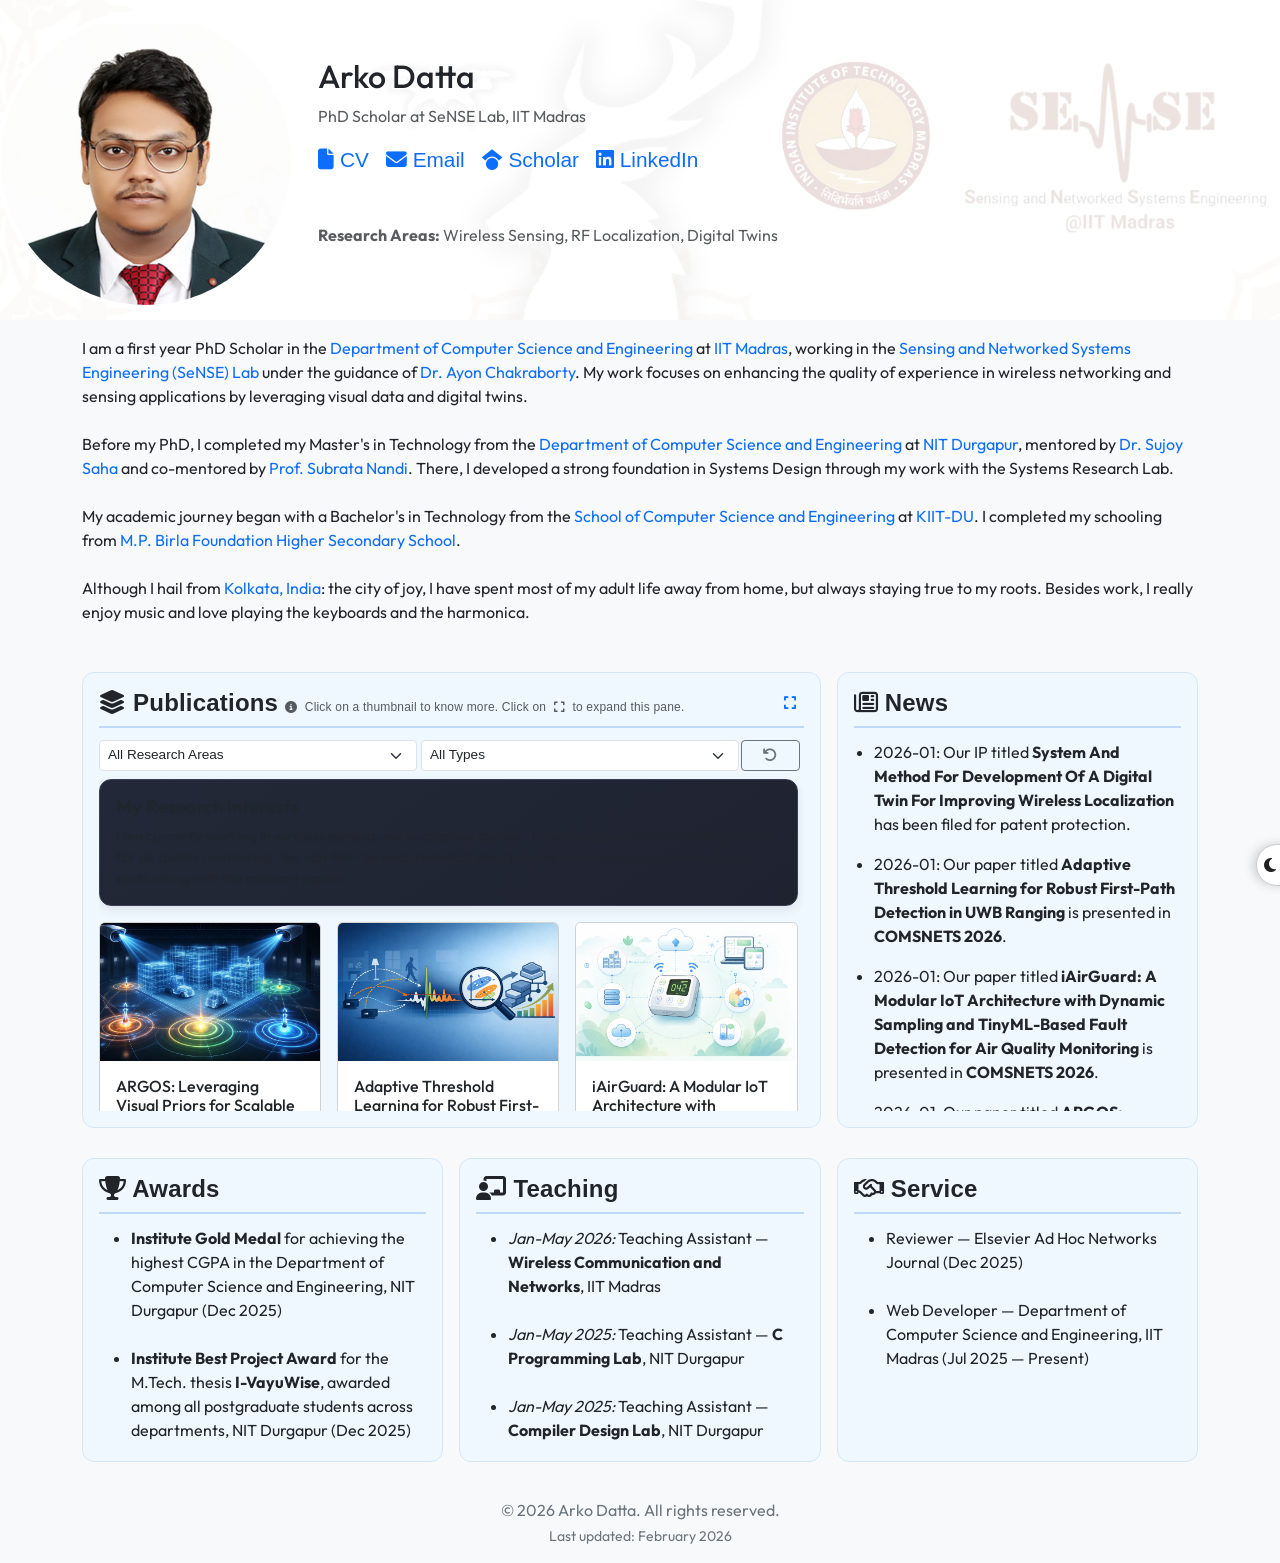
==== commit fbbff359: "Added webp images" ====
--- a/index.html
+++ b/index.html
@@ -24,13 +24,13 @@
   <meta property="og:description"
     content="Research in wireless sensing, RF localization, and digital twins at IIT Madras.">
   <meta property="og:url" content="https://cse.iitm.ac.in/~cs25d002/">
-  <meta property="og:image" content="https://cse.iitm.ac.in/~cs25d002/assets/thumbnail.png">
+  <meta property="og:image" content="https://cse.iitm.ac.in/~cs25d002/assets/thumbnail.webp">
 
   <!-- Twitter / X -->
   <meta name="twitter:card" content="summary">
   <meta name="twitter:title" content="Arko Datta | PhD Scholar, IIT Madras">
   <meta name="twitter:description" content="Wireless sensing, RF localization, and digital twins research.">
-  <meta name="twitter:image" content="https://cse.iitm.ac.in/~cs25d002/assets/thumbnail.png">
+  <meta name="twitter:image" content="https://cse.iitm.ac.in/~cs25d002/assets/thumbnail.webp">
 
   <!-- Favicons -->
   <link rel="icon" type="image/x-icon" href="assets/favicon/favicon.ico">
@@ -133,13 +133,13 @@
 
         <!-- ================= DESKTOP BANNER ================= -->
         <div class="banner-wrapper d-none d-md-block">
-          <img src="assets/banner.png" class="banner" alt="Banner">
+          <img src="assets/banner.webp" class="banner" alt="Banner">
           <div class="banner-overlay"></div>
 
           <div class="banner-content container">
             <div class="row align-items-center">
               <div class="col-md-3 text-center">
-                <img src="assets/thumbnail.png" class="profile-pic-banner" alt="Profile">
+                <img src="assets/thumbnail.webp" class="profile-pic-banner" alt="Profile">
               </div>
               <div class="col-md-9">
                 <h2>Arko Datta</h2>
@@ -160,10 +160,10 @@
         </div>
 
         <!-- ================= MOBILE HEADER ================= -->
-        <img src="assets/banner.png" class="banner d-md-none" alt="Banner">
+        <img src="assets/banner.webp" class="banner d-md-none" alt="Banner">
 
         <div class="container d-md-none text-center">
-          <img src="assets/thumbnail.png" class="profile-pic mt-3" alt="Profile">
+          <img src="assets/thumbnail.webp" class="profile-pic mt-3" alt="Profile">
           <h2 class="mt-3">Arko Datta</h2>
           <p class="text-muted">PhD Scholar at SeNSE Lab, IIT Madras</p>
 
@@ -348,7 +348,7 @@
         © 2026 Arko Datta. All rights reserved.
       </p>
       <p class="text-muted small mb-0">
-        Last updated: January 2026
+        Last updated: February 2026
       </p>
     </div>
   </footer>
@@ -358,4 +358,4 @@
   <script src="scripts.js"></script>
 </body>
 
-</html>+</html>
